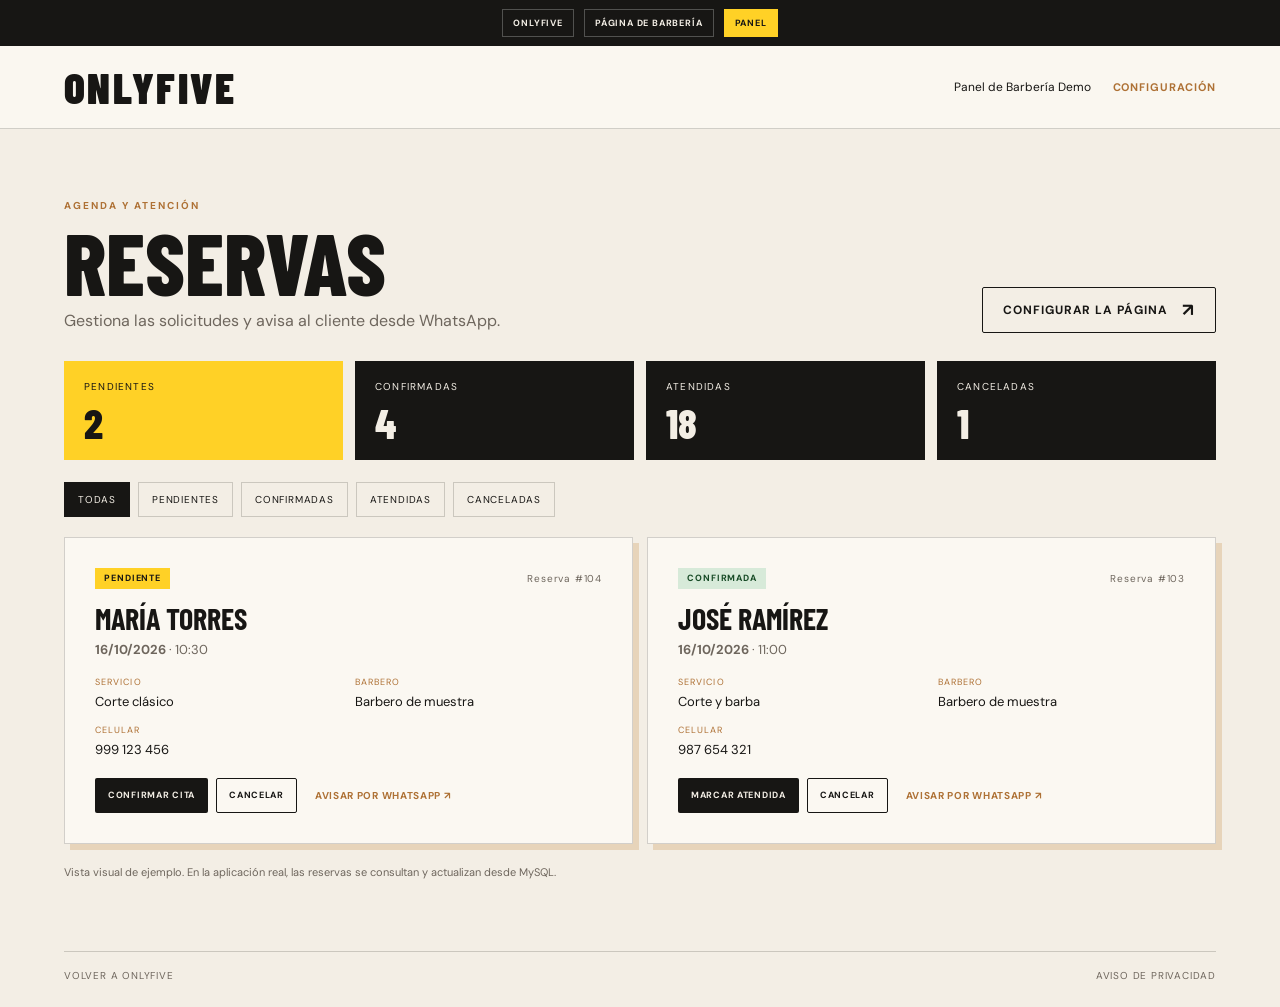
==== preview/admin.html @ 7bab80ce "Agregar vista previa web para móvil" ====
<!doctype html><html lang="es"><head><meta charset="utf-8"><meta name="viewport" content="width=device-width, initial-scale=1"><meta name="theme-color" content="#f3eee5"><title>Reservas · Administración OnlyFive</title><link rel="stylesheet" href="assets/styles.css"></head><body class="admin-page"><nav class="preview-nav" aria-label="Vistas de ejemplo"><a href="index.html">OnlyFive</a><a href="barberia.html">Página de barbería</a><a href="admin.html" aria-current="page">Panel</a></nav><header class="admin-header"><div class="wrap admin-header-inner"><a class="wordmark admin-wordmark" href="index.html">ONLYFIVE</a><div><span>Panel de Barbería Demo</span><a class="admin-link-button" href="configuracion.html">Configuración</a></div></div></header><main class="wrap admin-main"><div class="admin-title-row"><div><p class="eyebrow">Agenda y atención</p><h1>Reservas</h1><p>Gestiona las solicitudes y avisa al cliente desde WhatsApp.</p></div><a class="button button-outline" href="configuracion.html">Configurar la página <span aria-hidden="true">↗</span></a></div><section class="admin-stats"><article><span>Pendientes</span><strong>2</strong></article><article><span>Confirmadas</span><strong>4</strong></article><article><span>Atendidas</span><strong>18</strong></article><article><span>Canceladas</span><strong>1</strong></article></section><nav class="admin-filters"><a class="is-active">Todas</a><a>Pendientes</a><a>Confirmadas</a><a>Atendidas</a><a>Canceladas</a></nav><section class="admin-reservations"><article class="admin-reservation"><div class="admin-reservation-top"><span class="status-pill status-pendiente">Pendiente</span><span class="admin-reservation-code">Reserva #104</span></div><h2>María Torres</h2><p class="admin-reservation-time"><strong>16/10/2026</strong> · 10:30</p><dl><div><dt>Servicio</dt><dd>Corte clásico</dd></div><div><dt>Barbero</dt><dd>Barbero de muestra</dd></div><div><dt>Celular</dt><dd>999 123 456</dd></div></dl><div class="admin-reservation-actions"><button class="button button-dark" type="button">Confirmar cita</button><button class="button button-outline" type="button">Cancelar</button><a class="admin-whatsapp" href="#">Avisar por WhatsApp ↗</a></div></article><article class="admin-reservation"><div class="admin-reservation-top"><span class="status-pill status-confirmada">Confirmada</span><span class="admin-reservation-code">Reserva #103</span></div><h2>José Ramírez</h2><p class="admin-reservation-time"><strong>16/10/2026</strong> · 11:00</p><dl><div><dt>Servicio</dt><dd>Corte y barba</dd></div><div><dt>Barbero</dt><dd>Barbero de muestra</dd></div><div><dt>Celular</dt><dd>987 654 321</dd></div></dl><div class="admin-reservation-actions"><button class="button button-dark" type="button">Marcar atendida</button><button class="button button-outline" type="button">Cancelar</button><a class="admin-whatsapp" href="#">Avisar por WhatsApp ↗</a></div></article></section><p class="admin-footnote">Vista visual de ejemplo. En la aplicación real, las reservas se consultan y actualizan desde MySQL.</p></main><footer class="admin-footer wrap"><a href="index.html">Volver a OnlyFive</a><a href="privacidad.html">Aviso de privacidad</a></footer></body></html>
---- preview/assets/styles.css ----
@import url('https://fonts.googleapis.com/css2?family=Barlow+Condensed:wght@500;600;700;800;900&family=DM+Sans:wght@400;500;600;700&display=swap');
:root{--paper:#f3eee5;--cream:#fbf8f2;--ink:#171614;--muted:#6e665d;--tan:#d2a36c;--gold:#ae7135;--yellow:#ffd126;--line:rgba(23,22,20,.18);--display:'Barlow Condensed',Impact,'Arial Narrow',sans-serif;--body:'DM Sans',Arial,sans-serif;--gutter:clamp(18px,5vw,72px);--max:1240px}
*{box-sizing:border-box}html{scroll-behavior:smooth;scroll-padding-top:30px}body{margin:0;background:var(--paper);color:var(--ink);font:16px/1.5 var(--body);overflow-x:hidden}body:before{content:"";position:fixed;inset:0;pointer-events:none;z-index:-1;opacity:.15;background-image:radial-gradient(#8c765d .55px,transparent .55px);background-size:6px 6px}img{display:block;width:100%;height:100%;object-fit:cover}a{color:inherit}.wrap{width:min(calc(100% - var(--gutter)*2),var(--max));margin-inline:auto}.scroll-progress{height:3px;width:0;position:fixed;z-index:50;top:0;left:0;background:var(--gold);transition:width .1s linear}.site-header{padding:18px 0 0;position:relative}.nav{display:flex;align-items:center;justify-content:space-between;gap:16px}.nav-link,.shop-nav a{font:700 11px/1 var(--body);letter-spacing:.13em;text-transform:uppercase;text-decoration:none;padding:9px 0;position:relative}.nav-link:after,.shop-nav a:after{content:"";position:absolute;bottom:2px;left:0;width:100%;height:2px;background:var(--gold);transform:scaleX(0);transform-origin:left;transition:transform .28s}.nav-link:hover:after,.nav-link:focus-visible:after,.shop-nav a:hover:after{transform:scaleX(1)}.wordmark{display:block;text-align:center;text-decoration:none;font:900 clamp(50px,9vw,108px)/.78 var(--display);letter-spacing:.055em;margin:18px auto 26px;transition:letter-spacing .4s}.wordmark:hover{letter-spacing:.11em}.hero{position:relative;padding-bottom:40px}.image-frame{overflow:hidden;position:relative;background:#54463a}.hero-image{height:clamp(300px,53vw,590px);border-radius:8px 8px 80px 8px}.hero-image img{object-position:55% 47%;animation:photoReveal 1.3s cubic-bezier(.2,.7,.2,1) both}.hero-image:after{content:"";position:absolute;inset:0;background:linear-gradient(90deg,rgba(12,11,10,.55),rgba(12,11,10,.08) 70%),linear-gradient(0deg,rgba(12,11,10,.18),transparent 40%)}.burst{position:absolute;z-index:2;left:-16px;top:32px;width:108px;aspect-ratio:1;display:grid;place-content:center;text-align:center;background:var(--yellow);clip-path:polygon(50% 0%,60% 8%,72% 2%,78% 14%,91% 13%,91% 27%,100% 35%,94% 48%,100% 58%,90% 68%,93% 81%,79% 84%,72% 97%,60% 91%,50% 100%,40% 91%,27% 97%,21% 84%,8% 82%,10% 68%,0% 60%,7% 48%,0% 38%,10% 27%,7% 14%,22% 13%,29% 1%,41% 8%);font:700 12px/1.1 var(--display);text-transform:uppercase;letter-spacing:.05em;animation:floatBadge 4.8s ease-in-out infinite}.hero-copy{position:absolute;z-index:2;left:clamp(25px,7vw,92px);bottom:clamp(28px,6vw,76px);max-width:610px;color:#fff}.eyebrow{font:700 10px/1.3 var(--body);letter-spacing:.2em;text-transform:uppercase;color:var(--gold);margin:0 0 13px}.hero-copy .eyebrow{color:var(--yellow)}h1,h2,h3,p{margin-top:0}.hero h1,.section-heading h2,.process-top h2,.contact-card h2,.shop-hero h1,.booking-intro h2,.barber-copy h2{font:800 clamp(54px,9vw,112px)/.79 var(--display);letter-spacing:.005em;text-transform:uppercase;margin:0 0 18px}.hero h1 em,.contact-card h2 em,.intro-heading h2 em{font-style:normal;color:var(--yellow)}.hero-lead{max-width:440px;color:rgba(255,255,255,.87);font-size:clamp(14px,1.8vw,18px);line-height:1.55;margin-bottom:20px}.hero-actions{display:flex;align-items:center;gap:21px;flex-wrap:wrap}.button{display:inline-flex;align-items:center;justify-content:center;gap:14px;border:1px solid transparent;border-radius:2px;text-decoration:none;text-transform:uppercase;font:700 12px/1 var(--body);letter-spacing:.08em;padding:16px 20px;transition:transform .22s,background .22s,color .22s,border-color .22s;position:relative;overflow:hidden}.button span{font-size:18px;line-height:0;transition:transform .2s}.button:hover{transform:translateY(-3px)}.button:hover span{transform:translate(3px,-2px)}.button-dark{color:var(--paper);background:var(--ink)}.button-dark:hover{background:var(--gold)}.button-light{background:var(--yellow);color:var(--ink)}.button-light:hover{background:var(--paper)}.button-outline{border-color:var(--ink);color:var(--ink);background:transparent}.button-outline:hover{background:var(--ink);color:var(--paper)}.text-link{color:#fff;text-decoration:none;text-transform:uppercase;font-size:10px;font-weight:700;letter-spacing:.11em;border-bottom:1px solid rgba(255,255,255,.55);padding:8px 0}.text-link span{color:var(--yellow);margin-left:7px}.hero-index{position:absolute;right:22px;bottom:8px;font:700 9px var(--body);letter-spacing:.14em}.hero-index span{color:var(--gold);padding:0 6px}
.ticker{background:var(--ink);color:var(--paper);padding:13px 0;overflow:hidden;margin:0 0 clamp(54px,9vw,118px);transform:rotate(-1deg) scale(1.02)}.ticker-track{width:max-content;display:flex;animation:marquee 26s linear infinite}.ticker-track span{white-space:nowrap;font:700 16px/1 var(--display);letter-spacing:.2em;text-transform:uppercase;padding-right:25px}.ticker-track b{color:var(--yellow);font-weight:500;padding:0 15px}.ticker:hover .ticker-track{animation-play-state:paused}.intro{display:grid;grid-template-columns:1.1fr .9fr;grid-template-rows:auto auto;gap:0 7%;align-items:center;margin-bottom:clamp(70px,10vw,135px)}.intro-heading{grid-column:1;grid-row:1;padding:0 0 23px}.intro-heading h2{font:800 clamp(43px,7vw,84px)/.85 var(--display);text-transform:uppercase;max-width:680px;margin:0}.intro-heading h2 em{color:var(--gold)}.intro-visual{grid-column:2;grid-row:1/3;position:relative;height:clamp(320px,47vw,560px);padding:0 0 24px 22px}.intro-visual:before{content:"";position:absolute;left:0;top:24px;right:36px;bottom:0;background:var(--tan)}.intro-visual img{position:relative;z-index:1;object-position:60% center;filter:saturate(.8);transition:transform .75s}.intro-visual:hover img{transform:translate(-7px,-7px)}.visual-note{position:absolute;z-index:2;left:-22px;bottom:5px;background:var(--yellow);padding:15px 19px;font:700 20px/.95 var(--display);text-transform:uppercase;transform:rotate(-4deg)}.intro-copy{grid-column:1;grid-row:2;max-width:490px}.intro-copy p{font-size:clamp(16px,2vw,20px);line-height:1.55;color:#514a42;margin-bottom:22px}.features{padding:0 0 clamp(70px,10vw,130px)}.section-heading{display:grid;grid-template-columns:1fr auto;align-items:end;gap:12px 36px;margin-bottom:24px}.section-heading .eyebrow{grid-column:1/-1;margin:0}.section-heading h2{font-size:clamp(58px,10vw,120px);margin:0}.section-note{max-width:280px;margin:0 0 8px;color:var(--muted);font-size:14px}.feature-grid{display:grid;grid-template-columns:repeat(3,1fr);gap:10px}.feature-card{min-height:310px;background:var(--tan);padding:23px;position:relative;overflow:hidden;transition:transform .35s,box-shadow .35s,background .3s}.feature-card:nth-child(2){transform:translateY(24px)}.feature-card:hover{transform:translateY(-8px);box-shadow:0 20px 34px rgba(35,25,15,.14);background:#dcb17f}.feature-card:nth-child(2):hover{transform:translateY(12px)}.feature-card-dark{background:var(--ink);color:var(--paper)}.feature-card-dark:hover{background:#302c27}.feature-num{font:700 12px var(--body);letter-spacing:.12em}.feature-card h3{font:800 clamp(33px,5vw,54px)/.83 var(--display);text-transform:uppercase;margin:34px 0 12px}.feature-card p{max-width:260px;color:#403a33;font-size:14px;line-height:1.45;margin:0}.feature-card-dark p{color:#d1c9bd}.icon-cut,.icon-person,.icon-clock{position:absolute;right:20px;top:48px;font-size:37px;color:rgba(23,22,20,.55)}.icon-person{color:var(--yellow)}.icon-clock{font-size:46px}.feature-card:after{content:"";position:absolute;width:155px;height:155px;border:1px solid rgba(23,22,20,.25);border-radius:50%;right:-62px;bottom:-72px;box-shadow:0 0 0 12px rgba(23,22,20,.04),0 0 0 24px rgba(23,22,20,.03)}.feature-card-dark:after{border-color:rgba(255,255,255,.22)}
.process{display:grid;grid-template-columns:.85fr 1.15fr;gap:7%;padding:0 0 clamp(75px,12vw,150px);align-items:start}.process-top{position:sticky;top:40px}.process-top h2{font-size:clamp(55px,8vw,92px);margin-bottom:18px}.process-top>p:last-child{max-width:340px;color:var(--muted);font-size:15px}.process-row{display:grid;grid-template-columns:45px 1fr 1.1fr 20px;align-items:center;gap:14px;padding:22px 0;border-top:1px solid var(--line);transition:padding .25s}.process-row:last-child{border-bottom:1px solid var(--line)}.process-row:hover{padding-inline:10px;background:rgba(210,163,108,.12)}.process-row span{font:700 14px var(--body);color:var(--gold)}.process-row h3{font:700 23px/.9 var(--display);text-transform:uppercase;margin:0}.process-row p{font-size:13px;line-height:1.4;color:var(--muted);margin:0}.process-row b{font:20px var(--body);color:var(--gold);transition:transform .25s}.process-row:hover b{transform:translate(3px,-3px)}.contact{display:grid;grid-template-columns:1fr 1fr;min-height:440px;margin-bottom:clamp(50px,8vw,100px)}.contact-image{min-height:440px;overflow:hidden}.contact-image img{object-position:55% center;filter:grayscale(.45);transition:transform .8s}.contact-image:hover img{transform:scale(1.035)}.contact-card{background:var(--ink);color:var(--paper);padding:clamp(28px,5vw,65px);display:flex;flex-direction:column;align-items:flex-start;justify-content:center}.contact-card h2{font-size:clamp(52px,7.5vw,88px);margin-bottom:18px}.contact-card>p:not(.eyebrow){color:#d2c9bd;max-width:360px;font-size:14px;line-height:1.55;margin-bottom:21px}.contact-card .eyebrow{color:var(--yellow)}.footer{min-height:114px;display:flex;align-items:center;justify-content:space-between;gap:20px;padding-bottom:19px}.footer-brand{font:900 clamp(36px,6vw,63px)/.8 var(--display);letter-spacing:.04em;text-decoration:none}.footer span,.footer>a:last-child{font-size:10px;letter-spacing:.08em;text-transform:uppercase;color:var(--muted);text-decoration:none}.footer>a:last-child:hover{color:var(--gold)}.checker{height:13px;background-color:var(--ink);background-image:linear-gradient(45deg,var(--paper) 25%,transparent 25%),linear-gradient(-45deg,var(--paper) 25%,transparent 25%),linear-gradient(45deg,transparent 75%,var(--paper) 75%),linear-gradient(-45deg,transparent 75%,var(--paper) 75%);background-size:14px 14px;background-position:0 0,0 7px,7px -7px,-7px 0}
/* Página de muestra de una barbería */
.shop-header{display:flex;align-items:center;justify-content:space-between;padding-top:21px;padding-bottom:18px;border-bottom:1px solid var(--line)}.shop-logo{font:800 31px/.8 var(--display);text-transform:uppercase;text-decoration:none}.shop-logo small{display:block;font:700 8px var(--body);letter-spacing:.22em;margin-top:6px}.shop-nav{display:flex;gap:clamp(16px,3vw,40px)}.shop-nav a{font-size:9px}.shop-hero{height:clamp(430px,61vw,690px);position:relative;margin-top:21px;margin-bottom:clamp(68px,10vw,125px)}.shop-hero-photo{position:absolute;inset:0 0 0 25%;border-radius:6px 6px 75px 6px}.shop-hero-photo img{object-position:65% center;animation:photoReveal 1.2s both}.shop-hero-photo:after{content:"";position:absolute;inset:0;background:linear-gradient(90deg,rgba(15,14,12,.1),rgba(15,14,12,.56))}.shop-hero-content{position:absolute;left:0;top:50%;transform:translateY(-50%);z-index:2;background:var(--paper);padding:clamp(24px,4vw,52px);width:min(54%,570px);box-shadow:10px 12px 0 var(--tan)}.shop-hero h1{font-size:clamp(62px,10vw,126px);margin:0 0 12px}.shop-hero-content>p:not(.eyebrow){max-width:400px;color:#5c554c;font-size:15px;margin:0 0 20px}.demo-label{position:absolute;right:0;bottom:-24px;font-size:9px;letter-spacing:.15em;font-weight:700;color:var(--gold)}.shop-services{display:grid;grid-template-columns:.75fr 1.25fr;gap:8%;padding-bottom:clamp(70px,10vw,130px)}.shop-services .section-heading{display:block;align-self:start;position:sticky;top:35px}.shop-services .section-heading h2{font-size:clamp(57px,8vw,96px);margin:0 0 17px}.shop-services .section-note{font-size:13px}.service-list{border-top:1px solid var(--line)}.service-row{display:flex;justify-content:space-between;align-items:center;gap:20px;border-bottom:1px solid var(--line);padding:20px 0}.service-row span{font-size:9px;letter-spacing:.15em;color:var(--gold);font-weight:700}.service-row h3{font:700 27px/.92 var(--display);text-transform:uppercase;margin:5px 0}.service-row p{font-size:12px;color:var(--muted);margin:0}.service-row>strong{font:700 19px var(--display);white-space:nowrap}.barber-showcase{display:grid;grid-template-columns:1fr 1fr;background:var(--tan);margin-bottom:clamp(70px,10vw,125px)}.barber-photo{height:clamp(350px,48vw,550px);overflow:hidden}.barber-photo img{object-position:center 25%;filter:grayscale(1);transition:transform .8s}.barber-photo:hover img{transform:scale(1.035)}.barber-copy{padding:clamp(28px,5vw,68px);align-self:center}.barber-copy h2{font-size:clamp(55px,8vw,95px)}.barber-name{border-top:1px solid rgba(23,22,20,.25);padding:15px 0;display:flex;flex-direction:column}.barber-name strong{font:700 23px var(--display);text-transform:uppercase}.barber-name span{font-size:12px;color:#4f473e}.booking{display:grid;grid-template-columns:.8fr 1.2fr;gap:8%;padding-bottom:clamp(65px,10vw,120px)}.booking-intro h2{font-size:clamp(60px,9vw,106px)}.booking-intro>p:last-child{max-width:370px;color:var(--muted);font-size:14px}.booking-form{background:var(--cream);border:1px solid var(--line);padding:clamp(20px,4vw,40px);display:grid;gap:14px;box-shadow:10px 10px 0 rgba(210,163,108,.38)}.booking-form label{display:grid;gap:7px;font-size:10px;letter-spacing:.1em;text-transform:uppercase;font-weight:700}.booking-form input,.booking-form select{width:100%;height:45px;border:1px solid #d6cec2;background:#fffefa;color:var(--ink);padding:0 12px;font:14px var(--body);border-radius:0}.booking-form input:focus,.booking-form select:focus{outline:2px solid var(--gold);outline-offset:1px}.form-pair{display:grid;grid-template-columns:1fr 1fr;gap:13px}.booking-form button{justify-self:start;cursor:pointer;margin-top:3px}.booking-form>small{font-size:11px;color:var(--muted)}.shop-footer{border-top:1px solid var(--line);padding-top:18px}.shop-footer>.wrap{display:flex;align-items:center;justify-content:space-between;gap:15px;padding-bottom:20px}.shop-footer>.wrap>span,.shop-footer>.wrap>a:last-child{font-size:10px;color:var(--muted);text-transform:uppercase;letter-spacing:.08em;text-decoration:none}
.message-page{min-height:100svh;display:grid;place-items:center;padding:24px}.message-card{width:min(100%,620px);background:var(--cream);border:1px solid var(--line);padding:clamp(24px,6vw,58px);box-shadow:12px 12px 0 var(--tan)}.message-card .wordmark{font-size:58px;text-align:left;margin:0 0 35px}.message-card h1{font:800 clamp(42px,8vw,76px)/.88 var(--display);text-transform:uppercase;margin:0 0 14px}.message-card p{color:var(--muted);margin-bottom:22px}
.reveal{opacity:0;transform:translateY(26px);clip-path:inset(0 0 10%);transition:opacity .7s ease,transform .7s cubic-bezier(.2,.7,.2,1),clip-path .7s ease}.reveal.is-visible{opacity:1;transform:translateY(0);clip-path:inset(0)}.feature-card:nth-child(2){transition-delay:.1s}.feature-card:nth-child(3){transition-delay:.2s}.process-row:nth-child(2){transition-delay:.09s}.process-row:nth-child(3){transition-delay:.18s}
@keyframes photoReveal{from{transform:scale(1.07);filter:brightness(.7)}to{transform:scale(1);filter:brightness(1)}}@keyframes floatBadge{0%,100%{transform:rotate(-6deg) translateY(0)}50%{transform:rotate(-2deg) translateY(-9px)}}@keyframes marquee{to{transform:translateX(-50%)}}
@media(max-width:760px){:root{--gutter:18px}.wordmark{font-size:58px;margin:15px auto 18px}.hero-image{height:430px;border-radius:6px 6px 42px 6px}.hero-copy{left:24px;right:20px;bottom:38px}.hero h1{font-size:clamp(59px,14vw,86px)}.hero-index{right:4px}.burst{width:84px;left:-7px;top:20px;font-size:10px}.hero-actions{gap:13px}.button{padding:15px 16px}.ticker{margin-bottom:65px}.intro{grid-template-columns:1fr;gap:18px;margin-bottom:75px}.intro-heading,.intro-visual,.intro-copy{grid-column:1;grid-row:auto}.intro-heading h2{font-size:57px}.intro-visual{height:370px;max-width:470px;margin-left:auto;width:90%}.intro-copy{max-width:510px}.section-heading{display:block}.section-heading h2{font-size:72px;margin-bottom:10px}.section-note{max-width:440px}.feature-grid{grid-template-columns:1fr;gap:8px}.feature-card,.feature-card:nth-child(2){min-height:230px;transform:none}.feature-card:hover,.feature-card:nth-child(2):hover{transform:translateY(-5px)}.feature-card h3{font-size:48px;margin:29px 0 10px}.icon-cut,.icon-person,.icon-clock{top:34px}.process{grid-template-columns:1fr;gap:22px}.process-top{position:static}.process-top h2{font-size:66px}.process-row{grid-template-columns:35px 1fr 20px;gap:10px;padding:17px 0}.process-row p{grid-column:2;grid-row:2}.process-row b{grid-column:3;grid-row:1/3}.contact{grid-template-columns:1fr}.contact-image{min-height:290px;height:55vw}.contact-card{padding:31px 23px}.contact-card h2{font-size:68px}.footer{flex-wrap:wrap;padding:0 0 18px}.footer-brand{width:100%;font-size:57px}.footer span{flex:1}.shop-header{align-items:flex-start}.shop-logo{font-size:25px}.shop-nav{gap:13px}.shop-nav a{font-size:8px;letter-spacing:.08em}.shop-hero{height:600px}.shop-hero-photo{inset:0 0 70px 8%;border-radius:5px 5px 40px 5px}.shop-hero-content{top:auto;bottom:0;transform:none;width:86%;padding:23px;box-shadow:7px 8px 0 var(--tan)}.shop-hero h1{font-size:76px}.shop-hero-content>p:not(.eyebrow){font-size:13px}.demo-label{right:0;bottom:41px;font-size:7px}.shop-services{grid-template-columns:1fr;gap:16px}.shop-services .section-heading{position:static}.shop-services .section-heading h2{font-size:67px}.barber-showcase{grid-template-columns:1fr}.barber-photo{height:390px}.barber-copy{padding:24px}.barber-copy h2{font-size:68px}.booking{grid-template-columns:1fr;gap:18px}.booking-intro h2{font-size:75px}.shop-footer>.wrap{flex-wrap:wrap}.shop-footer>.wrap>*{flex:1 1 40%}}
@media(max-width:420px){.nav-link{font-size:9px;letter-spacing:.08em}.wordmark{font-size:49px}.hero-image{height:390px}.hero h1{font-size:57px}.hero-lead{font-size:13px}.hero-actions{align-items:flex-start;flex-direction:column}.text-link{margin-left:2px}.intro-heading h2{font-size:49px}.intro-visual{height:315px}.section-heading h2{font-size:63px}.shop-nav{gap:9px}.shop-nav a{font-size:7px}.shop-logo{font-size:22px}.shop-hero{height:535px}.shop-hero h1{font-size:65px}.form-pair{grid-template-columns:1fr 1fr;gap:8px}}
@media(prefers-reduced-motion:reduce){html{scroll-behavior:auto}*,*::before,*::after{animation-duration:.01ms!important;animation-iteration-count:1!important;transition-duration:.01ms!important}.reveal{opacity:1;transform:none;clip-path:none}}

/* Accesibilidad y gestión de la barbería */
:focus-visible{outline:3px solid var(--gold);outline-offset:3px}
.skip-link{position:fixed;z-index:100;left:12px;top:12px;padding:12px 16px;background:var(--yellow);color:var(--ink);font-weight:700;transform:translateY(-160%)}
.skip-link:focus{transform:translateY(0)}
.booking-form button:disabled{cursor:not-allowed;opacity:.52;transform:none}
.availability-status{margin:-5px 0 0;color:#514a42;font-size:12px;line-height:1.45}
.privacy-consent{grid-template-columns:20px 1fr!important;align-items:start;gap:10px!important;font-size:12px!important;letter-spacing:0!important;text-transform:none!important;line-height:1.5;font-weight:500!important}
.privacy-consent input{width:18px!important;height:18px!important;margin:1px 0 0;accent-color:var(--gold)}
.privacy-consent a,.shop-nav-link{color:var(--gold);font-weight:700}
.booking-contact-link{grid-column:2;text-align:right;color:var(--gold);font-size:12px;font-weight:700}
.shop-nav-link{font-size:11px;letter-spacing:.08em;text-transform:uppercase;text-decoration:none}
.privacy-page{min-height:100vh}
.privacy-main{padding-top:clamp(48px,9vw,100px);padding-bottom:clamp(48px,9vw,100px);max-width:900px}
.privacy-main h1{font:800 clamp(50px,9vw,104px)/.86 var(--display);text-transform:uppercase;max-width:760px;margin:0 0 18px}
.privacy-intro{max-width:650px;color:var(--muted);font-size:clamp(17px,2.5vw,22px);margin-bottom:42px}
.privacy-copy{background:var(--cream);border:1px solid var(--line);padding:clamp(22px,5vw,54px);box-shadow:10px 10px 0 var(--tan)}
.privacy-copy h2{font:700 28px/.95 var(--display);text-transform:uppercase;margin:0 0 12px}
.privacy-copy p{white-space:normal;color:#514a42;line-height:1.7;margin:0 0 28px}
.privacy-reminder{margin:35px 0 0;color:var(--muted);font-size:13px}

.admin-page{min-height:100vh;background:var(--paper)}
.admin-header{border-bottom:1px solid var(--line);background:rgba(251,248,242,.86)}
.admin-header-inner{min-height:82px;display:flex;align-items:center;justify-content:space-between;gap:18px}
.admin-header-inner>div{display:flex;align-items:center;gap:22px;font-size:12px}
.admin-wordmark{font-size:43px;margin:0;text-align:left;line-height:.9}
.admin-header-inner form{display:inline}
.admin-link-button,.admin-back-link{border:0;background:none;padding:0;color:var(--gold);font:700 11px var(--body);text-transform:uppercase;letter-spacing:.08em;text-decoration:none;cursor:pointer}
.admin-main{padding-top:clamp(35px,6vw,70px);padding-bottom:60px}
.admin-title-row{display:flex;align-items:end;justify-content:space-between;gap:24px;margin-bottom:28px}
.admin-title-row h1{font:800 clamp(56px,8vw,88px)/.84 var(--display);text-transform:uppercase;margin:0 0 10px}
.admin-title-row p:not(.eyebrow){color:var(--muted);margin:0}
.admin-stats{display:grid;grid-template-columns:repeat(4,minmax(0,1fr));gap:12px;margin-bottom:22px}
.admin-stats article{background:var(--ink);color:var(--paper);padding:18px 20px;display:flex;flex-direction:column;gap:10px}
.admin-stats article:first-child{background:var(--yellow);color:var(--ink)}
.admin-stats span{font-size:10px;text-transform:uppercase;letter-spacing:.12em}
.admin-stats strong{font:800 42px/.9 var(--display)}
.admin-filters{display:flex;gap:8px;flex-wrap:wrap;margin:20px 0}
.admin-filters a{padding:9px 13px;border:1px solid var(--line);font-size:10px;text-transform:uppercase;letter-spacing:.08em;text-decoration:none}
.admin-filters a.is-active,.admin-filters a:hover{background:var(--ink);border-color:var(--ink);color:var(--paper)}
.admin-reservations{display:grid;grid-template-columns:repeat(2,minmax(0,1fr));gap:14px}
.admin-reservation,.admin-settings-card,.admin-empty{background:var(--cream);border:1px solid var(--line);padding:clamp(20px,3vw,30px);box-shadow:6px 6px 0 rgba(210,163,108,.35)}
.admin-reservation-top{display:flex;justify-content:space-between;align-items:center;gap:10px;margin-bottom:15px}
.admin-reservation-code{font-size:10px;color:var(--muted);letter-spacing:.08em}
.status-pill{display:inline-block;padding:5px 9px;font-size:9px;line-height:1.2;font-weight:700;text-transform:uppercase;letter-spacing:.1em;background:#e8e0d4}
.status-pendiente{background:var(--yellow)}.status-confirmada{background:#d7ead9;color:#174b26}.status-cancelada{background:#f3d9d5;color:#742c23}.status-atendida{background:#dce2e8;color:#27394a}
.admin-reservation h2{font:700 30px/.95 var(--display);text-transform:uppercase;margin:0 0 8px;overflow-wrap:anywhere}
.admin-reservation-time{font-size:13px;color:var(--muted);margin:0 0 16px}
.admin-reservation dl{display:grid;grid-template-columns:repeat(2,minmax(0,1fr));gap:12px;margin:0 0 18px}
.admin-reservation dl div{min-width:0}.admin-reservation dt{font-size:9px;text-transform:uppercase;letter-spacing:.12em;color:var(--gold)}
.admin-reservation dd{font-size:13px;margin:3px 0 0;overflow-wrap:anywhere}
.admin-reservation-actions{display:flex;flex-wrap:wrap;align-items:center;gap:8px}
.admin-reservation-actions form{margin:0}.admin-reservation-actions .button{font-size:9px;padding:12px}
.admin-whatsapp{font-size:10px;font-weight:700;color:var(--gold);text-decoration:none;text-transform:uppercase;letter-spacing:.07em;padding:10px}
.admin-empty{text-align:center;padding:48px 20px}.admin-empty h2{font:700 28px var(--display);text-transform:uppercase;margin-bottom:7px}.admin-empty p{color:var(--muted);margin:0}
.admin-footnote{font-size:11px;color:var(--muted);margin-top:20px}
.admin-alert,.admin-success{padding:13px 15px;margin:0 0 18px;font-size:13px;border-left:4px solid var(--gold);background:#f3e9da}
.admin-success{border-color:#3a8049;background:#e7f0e3;color:#245b30}
.admin-footer{border-top:1px solid var(--line);padding-top:16px;padding-bottom:24px;display:flex;justify-content:space-between;gap:14px}
.admin-footer a{font-size:10px;text-transform:uppercase;letter-spacing:.08em;color:var(--muted);text-decoration:none}
.admin-footer a:hover{color:var(--gold)}
.admin-login-shell{min-height:100vh;display:grid;place-content:center;padding:28px 20px}
.admin-login-wordmark{font-size:clamp(54px,9vw,86px);margin:0 auto 25px}
.admin-login-card{width:min(100%,510px);background:var(--cream);border:1px solid var(--line);padding:clamp(24px,5vw,48px);box-shadow:11px 11px 0 var(--tan)}
.admin-login-card h1{font:800 clamp(45px,8vw,74px)/.85 var(--display);text-transform:uppercase;margin:0 0 15px}
.admin-login-card>p:not(.eyebrow){color:var(--muted);font-size:14px}
.admin-login-form{display:grid;gap:9px;margin:24px 0}
.admin-login-form label,.admin-settings-form>label,.admin-record-form>label{font-size:10px;font-weight:700;letter-spacing:.1em;text-transform:uppercase}
.admin-login-form input,.admin-settings-form input:not([type=checkbox]):not([type=file]),.admin-settings-form textarea,.admin-record-form input:not([type=checkbox]),.admin-hour-row input{width:100%;min-height:43px;border:1px solid #d6cec2;background:#fffefa;color:var(--ink);padding:10px 12px;font:14px var(--body);border-radius:0}
.admin-login-form button{justify-self:start;margin-top:8px}
.admin-setup-note{padding:12px;background:#f3e9da;border-left:4px solid var(--gold);font-size:12px!important}
.admin-setup-note code{font-size:11px}
.admin-back-link{display:inline-block;margin-top:10px}
.admin-settings-card{margin:0 0 24px;padding:clamp(20px,4vw,38px)}
.admin-section-heading{margin-bottom:22px}.admin-section-heading h2{font:700 clamp(34px,5vw,50px)/.9 var(--display);text-transform:uppercase;margin:0 0 9px}.admin-section-heading>p:last-child{font-size:13px;color:var(--muted);margin:0}
.admin-settings-form{display:grid;gap:16px}.admin-settings-form>label,.admin-record-form>label{display:grid;gap:7px}
.admin-settings-form small,.admin-hours-form>small{font-size:11px;color:var(--muted);letter-spacing:0;text-transform:none;font-weight:400}
.admin-settings-form textarea{resize:vertical;min-height:88px}
.admin-upload-grid{display:grid;grid-template-columns:1fr 1fr;gap:16px}
.admin-upload-grid label{display:grid;align-content:start;gap:8px;font-size:10px;font-weight:700;letter-spacing:.1em;text-transform:uppercase}
.admin-upload-grid input[type=file]{width:100%;font:12px var(--body)}
.admin-image-preview{width:min(100%,310px);height:160px;object-fit:cover;border:1px solid var(--line)}
.admin-record-form{display:grid;grid-template-columns:1.1fr 1.5fr .8fr .8fr auto auto;align-items:end;gap:11px;padding:17px 0;border-top:1px solid var(--line)}
.admin-record-form input:not([type=checkbox]){min-width:0}.admin-record-form .button{font-size:9px;padding:13px;white-space:nowrap}
.admin-checkbox{display:flex!important;align-items:center;gap:8px;white-space:nowrap}
.admin-checkbox input{width:18px;height:18px;accent-color:var(--gold)}
.admin-add-details{padding:14px 0;border-top:1px solid var(--line)}
.admin-add-details summary{cursor:pointer;color:var(--gold);font-weight:700;font-size:11px;text-transform:uppercase;letter-spacing:.08em}
.admin-add-details .admin-record-form{border-top:0}
.admin-barber-settings{padding:16px 0 23px;border-top:1px solid var(--line)}
.admin-barber-settings>.admin-record-form{grid-template-columns:1fr 1fr auto auto}
.admin-hours-form{background:#f3eee5;padding:18px;margin-top:12px}
.admin-hours-form h3{font:700 23px var(--display);text-transform:uppercase;margin:0 0 12px}
.admin-hour-row{display:grid;grid-template-columns:1fr 1fr 1fr;align-items:center;gap:12px;padding:8px 0;border-top:1px solid var(--line)}
.admin-hour-row strong{font-size:11px}.admin-hour-row label{display:grid;grid-template-columns:auto 1fr;align-items:center;gap:8px;font-size:9px;text-transform:uppercase;letter-spacing:.05em}
.admin-hour-row input{min-height:36px;padding:6px 8px}.admin-hours-form>small{display:block;margin:12px 0}
@media(max-width:800px){
  .admin-title-row{align-items:flex-start;flex-direction:column}.admin-stats{grid-template-columns:repeat(2,minmax(0,1fr))}
  .admin-reservations{grid-template-columns:1fr}.admin-record-form{grid-template-columns:repeat(2,minmax(0,1fr))}
  .admin-record-form .button{justify-self:start}.admin-barber-settings>.admin-record-form{grid-template-columns:1fr 1fr}
}
@media(max-width:560px){
  .admin-header-inner{align-items:flex-start;padding-top:14px;padding-bottom:14px}.admin-header-inner>div{align-items:flex-end;flex-direction:column;gap:8px;text-align:right;font-size:10px}
  .admin-wordmark{font-size:34px}.admin-stats{gap:7px}.admin-stats article{padding:14px}.admin-reservation dl{grid-template-columns:1fr 1fr}
  .admin-upload-grid{grid-template-columns:1fr}.admin-record-form,.admin-barber-settings>.admin-record-form{grid-template-columns:1fr}
  .admin-hour-row{grid-template-columns:1fr 1fr;gap:8px}.admin-hour-row strong{grid-column:1/-1}.admin-hour-row label{grid-template-columns:1fr;gap:4px}
  .admin-footer{flex-direction:column}.booking-contact-link{grid-column:1;text-align:left}
}

.preview-nav{position:sticky;top:0;z-index:60;display:flex;justify-content:center;gap:10px;flex-wrap:wrap;padding:9px 12px;background:var(--ink);color:var(--paper)}.preview-nav a{padding:7px 10px;color:inherit;text-decoration:none;font:700 9px var(--body);letter-spacing:.09em;text-transform:uppercase;border:1px solid rgba(255,255,255,.25)}.preview-nav a[aria-current=page],.preview-nav a:hover{background:var(--yellow);border-color:var(--yellow);color:var(--ink)}
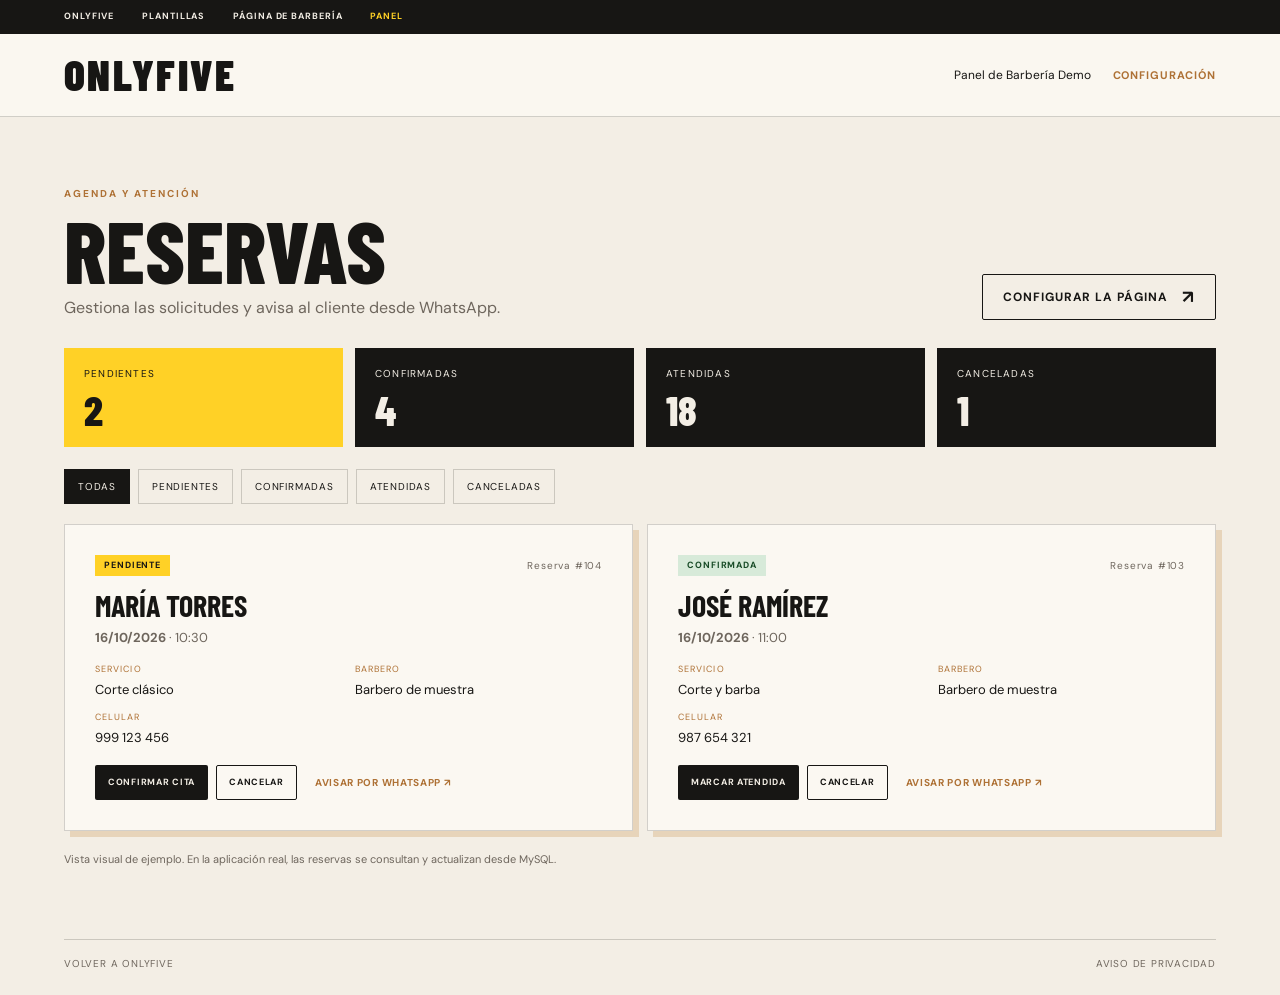
==== commit 9154a581: "Agregar galería de plantillas y mejoras de reservas" ====
--- a/preview/admin.html
+++ b/preview/admin.html
@@ -1 +1 @@
-<!doctype html><html lang="es"><head><meta charset="utf-8"><meta name="viewport" content="width=device-width, initial-scale=1"><meta name="theme-color" content="#f3eee5"><title>Reservas · Administración OnlyFive</title><link rel="stylesheet" href="assets/styles.css"></head><body class="admin-page"><nav class="preview-nav" aria-label="Vistas de ejemplo"><a href="index.html">OnlyFive</a><a href="barberia.html">Página de barbería</a><a href="admin.html" aria-current="page">Panel</a></nav><header class="admin-header"><div class="wrap admin-header-inner"><a class="wordmark admin-wordmark" href="index.html">ONLYFIVE</a><div><span>Panel de Barbería Demo</span><a class="admin-link-button" href="configuracion.html">Configuración</a></div></div></header><main class="wrap admin-main"><div class="admin-title-row"><div><p class="eyebrow">Agenda y atención</p><h1>Reservas</h1><p>Gestiona las solicitudes y avisa al cliente desde WhatsApp.</p></div><a class="button button-outline" href="configuracion.html">Configurar la página <span aria-hidden="true">↗</span></a></div><section class="admin-stats"><article><span>Pendientes</span><strong>2</strong></article><article><span>Confirmadas</span><strong>4</strong></article><article><span>Atendidas</span><strong>18</strong></article><article><span>Canceladas</span><strong>1</strong></article></section><nav class="admin-filters"><a class="is-active">Todas</a><a>Pendientes</a><a>Confirmadas</a><a>Atendidas</a><a>Canceladas</a></nav><section class="admin-reservations"><article class="admin-reservation"><div class="admin-reservation-top"><span class="status-pill status-pendiente">Pendiente</span><span class="admin-reservation-code">Reserva #104</span></div><h2>María Torres</h2><p class="admin-reservation-time"><strong>16/10/2026</strong> · 10:30</p><dl><div><dt>Servicio</dt><dd>Corte clásico</dd></div><div><dt>Barbero</dt><dd>Barbero de muestra</dd></div><div><dt>Celular</dt><dd>999 123 456</dd></div></dl><div class="admin-reservation-actions"><button class="button button-dark" type="button">Confirmar cita</button><button class="button button-outline" type="button">Cancelar</button><a class="admin-whatsapp" href="#">Avisar por WhatsApp ↗</a></div></article><article class="admin-reservation"><div class="admin-reservation-top"><span class="status-pill status-confirmada">Confirmada</span><span class="admin-reservation-code">Reserva #103</span></div><h2>José Ramírez</h2><p class="admin-reservation-time"><strong>16/10/2026</strong> · 11:00</p><dl><div><dt>Servicio</dt><dd>Corte y barba</dd></div><div><dt>Barbero</dt><dd>Barbero de muestra</dd></div><div><dt>Celular</dt><dd>987 654 321</dd></div></dl><div class="admin-reservation-actions"><button class="button button-dark" type="button">Marcar atendida</button><button class="button button-outline" type="button">Cancelar</button><a class="admin-whatsapp" href="#">Avisar por WhatsApp ↗</a></div></article></section><p class="admin-footnote">Vista visual de ejemplo. En la aplicación real, las reservas se consultan y actualizan desde MySQL.</p></main><footer class="admin-footer wrap"><a href="index.html">Volver a OnlyFive</a><a href="privacidad.html">Aviso de privacidad</a></footer></body></html>+<!doctype html><html lang="es"><head><meta charset="utf-8"><meta name="viewport" content="width=device-width, initial-scale=1"><meta name="theme-color" content="#f3eee5"><title>Reservas · Administración OnlyFive</title><link rel="stylesheet" href="assets/styles.css"></head><body class="admin-page"><nav class="preview-nav" aria-label="Vistas de ejemplo"><a href="index.html">OnlyFive</a><a href="plantillas.html">Plantillas</a><a href="barberia.html">Página de barbería</a><a href="admin.html" aria-current="page">Panel</a></nav><header class="admin-header"><div class="wrap admin-header-inner"><a class="wordmark admin-wordmark" href="index.html">ONLYFIVE</a><div><span>Panel de Barbería Demo</span><a class="admin-link-button" href="configuracion.html">Configuración</a></div></div></header><main class="wrap admin-main"><div class="admin-title-row"><div><p class="eyebrow">Agenda y atención</p><h1>Reservas</h1><p>Gestiona las solicitudes y avisa al cliente desde WhatsApp.</p></div><a class="button button-outline" href="configuracion.html">Configurar la página <span aria-hidden="true">↗</span></a></div><section class="admin-stats"><article><span>Pendientes</span><strong>2</strong></article><article><span>Confirmadas</span><strong>4</strong></article><article><span>Atendidas</span><strong>18</strong></article><article><span>Canceladas</span><strong>1</strong></article></section><nav class="admin-filters"><a class="is-active">Todas</a><a>Pendientes</a><a>Confirmadas</a><a>Atendidas</a><a>Canceladas</a></nav><section class="admin-reservations"><article class="admin-reservation"><div class="admin-reservation-top"><span class="status-pill status-pendiente">Pendiente</span><span class="admin-reservation-code">Reserva #104</span></div><h2>María Torres</h2><p class="admin-reservation-time"><strong>16/10/2026</strong> · 10:30</p><dl><div><dt>Servicio</dt><dd>Corte clásico</dd></div><div><dt>Barbero</dt><dd>Barbero de muestra</dd></div><div><dt>Celular</dt><dd>999 123 456</dd></div></dl><div class="admin-reservation-actions"><button class="button button-dark" type="button">Confirmar cita</button><button class="button button-outline" type="button">Cancelar</button><a class="admin-whatsapp" href="#">Avisar por WhatsApp ↗</a></div></article><article class="admin-reservation"><div class="admin-reservation-top"><span class="status-pill status-confirmada">Confirmada</span><span class="admin-reservation-code">Reserva #103</span></div><h2>José Ramírez</h2><p class="admin-reservation-time"><strong>16/10/2026</strong> · 11:00</p><dl><div><dt>Servicio</dt><dd>Corte y barba</dd></div><div><dt>Barbero</dt><dd>Barbero de muestra</dd></div><div><dt>Celular</dt><dd>987 654 321</dd></div></dl><div class="admin-reservation-actions"><button class="button button-dark" type="button">Marcar atendida</button><button class="button button-outline" type="button">Cancelar</button><a class="admin-whatsapp" href="#">Avisar por WhatsApp ↗</a></div></article></section><p class="admin-footnote">Vista visual de ejemplo. En la aplicación real, las reservas se consultan y actualizan desde MySQL.</p></main><footer class="admin-footer wrap"><a href="index.html">Volver a OnlyFive</a><a href="privacidad.html">Aviso de privacidad</a></footer></body></html>
--- a/preview/assets/styles.css
+++ b/preview/assets/styles.css
@@ -107,6 +107,53 @@
 .admin-hour-row{display:grid;grid-template-columns:1fr 1fr 1fr;align-items:center;gap:12px;padding:8px 0;border-top:1px solid var(--line)}
 .admin-hour-row strong{font-size:11px}.admin-hour-row label{display:grid;grid-template-columns:auto 1fr;align-items:center;gap:8px;font-size:9px;text-transform:uppercase;letter-spacing:.05em}
 .admin-hour-row input{min-height:36px;padding:6px 8px}.admin-hours-form>small{display:block;margin:12px 0}
+
+/* Galería de plantillas */
+.templates-intro{padding:clamp(45px,8vw,94px) 0 35px;max-width:1240px}
+.templates-intro h1{font:800 clamp(66px,11vw,132px)/.78 var(--display);letter-spacing:.005em;text-transform:uppercase;margin:0 0 20px}
+.templates-intro h1 em,.templates-contact h2 em{color:var(--gold);font-style:normal}
+.templates-intro>p:last-child{max-width:540px;color:var(--muted);font-size:clamp(15px,2vw,18px);margin:0}
+.templates-grid{display:grid;grid-template-columns:repeat(3,minmax(0,1fr));gap:20px;padding-bottom:clamp(65px,9vw,115px)}
+.template-card{min-width:0;background:var(--cream);border:1px solid var(--line);box-shadow:7px 8px 0 rgba(210,163,108,.32);display:flex;flex-direction:column;overflow:hidden}
+.template-card-preview{position:relative;isolation:isolate;aspect-ratio:1.12;min-height:245px;overflow:hidden;color:#fff;background:#493322}
+.template-card-preview>img{position:absolute;z-index:-2;inset:0;opacity:.72;transition:transform .5s ease;object-position:center 44%}
+.template-card-preview:after{content:"";position:absolute;z-index:-1;inset:0;background:linear-gradient(90deg,rgba(16,14,12,.76),rgba(16,14,12,.18) 90%),linear-gradient(0deg,rgba(16,14,12,.44),transparent 60%)}
+.template-card:hover .template-card-preview>img{transform:scale(1.04)}
+.template-preview-top{position:absolute;inset:16px 16px auto;display:flex;justify-content:space-between;gap:8px;font-size:8px;font-weight:700;letter-spacing:.1em}
+.template-preview-copy{position:absolute;left:22px;right:22px;bottom:21px;display:grid;justify-items:start;gap:9px}
+.template-preview-copy>span{font-size:9px;font-weight:700;letter-spacing:.17em;text-transform:uppercase;color:var(--yellow)}
+.template-preview-copy strong{max-width:270px;font:800 clamp(38px,4vw,56px)/.82 var(--display);text-transform:uppercase}
+.template-preview-copy i{margin-top:4px;padding:9px 11px;border:1px solid rgba(255,255,255,.7);font-size:8px;font-style:normal;font-weight:700;letter-spacing:.1em}
+.template-preview-number{position:absolute;right:15px;top:42px;color:rgba(255,255,255,.82);font:700 10px var(--body);letter-spacing:.12em}
+.template-preview-urban{background:#181817}
+.template-preview-urban:after{background:linear-gradient(90deg,rgba(10,10,10,.87),rgba(10,10,10,.2) 95%),linear-gradient(0deg,rgba(10,10,10,.58),transparent 65%)}
+.template-preview-urban .template-preview-copy>span{color:#ffd126}
+.template-preview-urban>img{filter:grayscale(.55) contrast(1.1)}
+.template-preview-minimal{background:#324739;color:#fff}
+.template-preview-minimal:after{background:linear-gradient(90deg,rgba(25,43,30,.82),rgba(25,43,30,.12) 95%),linear-gradient(0deg,rgba(25,43,30,.45),transparent 60%)}
+.template-preview-minimal .template-preview-copy>span{color:#e5efb3}
+.template-card-body{display:flex;flex:1;flex-direction:column;align-items:flex-start;padding:22px;gap:12px}
+.template-card-heading{width:100%;display:flex;align-items:baseline;justify-content:space-between;gap:12px}
+.template-card-heading>span{color:var(--gold);font-size:9px;font-weight:700;letter-spacing:.12em;white-space:nowrap}
+.template-card-heading h2{margin:0;font:700 34px/.9 var(--display);text-transform:uppercase}
+.template-card-body>p{min-height:58px;margin:0;color:var(--muted);font-size:13px;line-height:1.55}
+.template-card-body .button{width:100%;margin-top:auto;font-size:10px}
+.templates-contact{padding:0 0 clamp(65px,9vw,110px);text-align:center}
+.templates-contact h2{font:800 clamp(54px,8vw,92px)/.8 var(--display);text-transform:uppercase;margin:0 0 24px}
+.templates-contact .eyebrow{margin-bottom:12px}
+.shop-page.template-urbana{--paper:#171819;--cream:#242628;--ink:#f4f0e8;--muted:#c2bcb2;--tan:#d4ac33;--gold:#e5b91d;--yellow:#ffd126;--line:rgba(255,255,255,.2)}
+.shop-page.template-urbana .shop-hero-photo{border-radius:0}
+.shop-page.template-urbana .shop-hero-photo img{filter:grayscale(.55) contrast(1.08)}
+.shop-page.template-urbana .shop-hero-content{box-shadow:10px 12px 0 #d5aa1c}
+.shop-page.template-minimal{--paper:#edf2ec;--cream:#fff;--ink:#1c2b21;--muted:#657367;--tan:#c7d7c9;--gold:#41684e;--yellow:#dce98e;--line:rgba(28,43,33,.2)}
+.shop-page.template-minimal .shop-hero-photo{border-radius:0 0 55px 0}
+.shop-page.template-minimal .shop-hero-content{box-shadow:9px 10px 0 #c5d7c7}
+.preview-nav{position:sticky;top:0;z-index:60;display:flex;align-items:center;gap:clamp(12px,3vw,28px);overflow-x:auto;white-space:nowrap;padding:10px max(var(--gutter),calc((100% - var(--max))/2));background:var(--ink);color:var(--paper);scrollbar-width:none}
+.preview-nav::-webkit-scrollbar{display:none}
+.preview-nav a{flex:0 0 auto;font-size:9px;font-weight:700;letter-spacing:.1em;text-transform:uppercase;text-decoration:none;color:inherit}
+.preview-nav a:hover,.preview-nav a[aria-current="page"]{color:var(--yellow)}
+@media(max-width:900px){.templates-grid{grid-template-columns:repeat(2,minmax(0,1fr))}}
+@media(max-width:560px){.templates-intro{padding-top:42px}.templates-intro h1{font-size:clamp(61px,18vw,88px)}.templates-grid{grid-template-columns:1fr;gap:18px;padding-bottom:66px}.template-card-preview{aspect-ratio:1.28;min-height:250px}.template-card-body{padding:19px}.template-card-heading h2{font-size:31px}.template-card-body>p{min-height:0}.templates-contact h2{font-size:66px}}
 @media(max-width:800px){
   .admin-title-row{align-items:flex-start;flex-direction:column}.admin-stats{grid-template-columns:repeat(2,minmax(0,1fr))}
   .admin-reservations{grid-template-columns:1fr}.admin-record-form{grid-template-columns:repeat(2,minmax(0,1fr))}
@@ -119,5 +166,3 @@
   .admin-hour-row{grid-template-columns:1fr 1fr;gap:8px}.admin-hour-row strong{grid-column:1/-1}.admin-hour-row label{grid-template-columns:1fr;gap:4px}
   .admin-footer{flex-direction:column}.booking-contact-link{grid-column:1;text-align:left}
 }
-
-.preview-nav{position:sticky;top:0;z-index:60;display:flex;justify-content:center;gap:10px;flex-wrap:wrap;padding:9px 12px;background:var(--ink);color:var(--paper)}.preview-nav a{padding:7px 10px;color:inherit;text-decoration:none;font:700 9px var(--body);letter-spacing:.09em;text-transform:uppercase;border:1px solid rgba(255,255,255,.25)}.preview-nav a[aria-current=page],.preview-nav a:hover{background:var(--yellow);border-color:var(--yellow);color:var(--ink)}
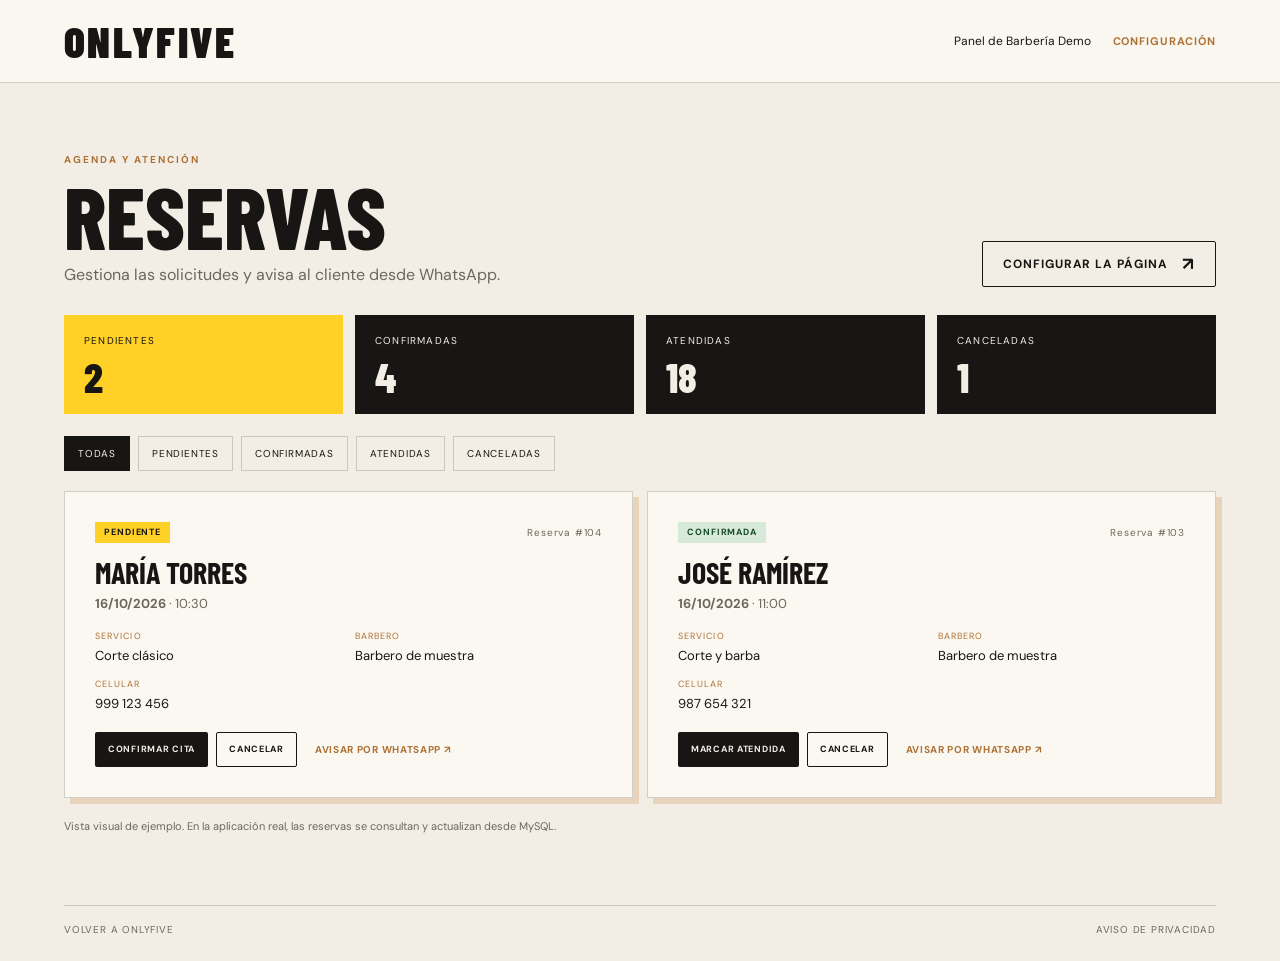
==== commit 7bc6dede: "Eliminar navegación auxiliar duplicada" ====
--- a/preview/admin.html
+++ b/preview/admin.html
@@ -1 +1 @@
-<!doctype html><html lang="es"><head><meta charset="utf-8"><meta name="viewport" content="width=device-width, initial-scale=1"><meta name="theme-color" content="#f3eee5"><title>Reservas · Administración OnlyFive</title><link rel="stylesheet" href="assets/styles.css"></head><body class="admin-page"><nav class="preview-nav" aria-label="Vistas de ejemplo"><a href="index.html">OnlyFive</a><a href="plantillas.html">Plantillas</a><a href="barberia.html">Página de barbería</a><a href="admin.html" aria-current="page">Panel</a></nav><header class="admin-header"><div class="wrap admin-header-inner"><a class="wordmark admin-wordmark" href="index.html">ONLYFIVE</a><div><span>Panel de Barbería Demo</span><a class="admin-link-button" href="configuracion.html">Configuración</a></div></div></header><main class="wrap admin-main"><div class="admin-title-row"><div><p class="eyebrow">Agenda y atención</p><h1>Reservas</h1><p>Gestiona las solicitudes y avisa al cliente desde WhatsApp.</p></div><a class="button button-outline" href="configuracion.html">Configurar la página <span aria-hidden="true">↗</span></a></div><section class="admin-stats"><article><span>Pendientes</span><strong>2</strong></article><article><span>Confirmadas</span><strong>4</strong></article><article><span>Atendidas</span><strong>18</strong></article><article><span>Canceladas</span><strong>1</strong></article></section><nav class="admin-filters"><a class="is-active">Todas</a><a>Pendientes</a><a>Confirmadas</a><a>Atendidas</a><a>Canceladas</a></nav><section class="admin-reservations"><article class="admin-reservation"><div class="admin-reservation-top"><span class="status-pill status-pendiente">Pendiente</span><span class="admin-reservation-code">Reserva #104</span></div><h2>María Torres</h2><p class="admin-reservation-time"><strong>16/10/2026</strong> · 10:30</p><dl><div><dt>Servicio</dt><dd>Corte clásico</dd></div><div><dt>Barbero</dt><dd>Barbero de muestra</dd></div><div><dt>Celular</dt><dd>999 123 456</dd></div></dl><div class="admin-reservation-actions"><button class="button button-dark" type="button">Confirmar cita</button><button class="button button-outline" type="button">Cancelar</button><a class="admin-whatsapp" href="#">Avisar por WhatsApp ↗</a></div></article><article class="admin-reservation"><div class="admin-reservation-top"><span class="status-pill status-confirmada">Confirmada</span><span class="admin-reservation-code">Reserva #103</span></div><h2>José Ramírez</h2><p class="admin-reservation-time"><strong>16/10/2026</strong> · 11:00</p><dl><div><dt>Servicio</dt><dd>Corte y barba</dd></div><div><dt>Barbero</dt><dd>Barbero de muestra</dd></div><div><dt>Celular</dt><dd>987 654 321</dd></div></dl><div class="admin-reservation-actions"><button class="button button-dark" type="button">Marcar atendida</button><button class="button button-outline" type="button">Cancelar</button><a class="admin-whatsapp" href="#">Avisar por WhatsApp ↗</a></div></article></section><p class="admin-footnote">Vista visual de ejemplo. En la aplicación real, las reservas se consultan y actualizan desde MySQL.</p></main><footer class="admin-footer wrap"><a href="index.html">Volver a OnlyFive</a><a href="privacidad.html">Aviso de privacidad</a></footer></body></html>+<!doctype html><html lang="es"><head><meta charset="utf-8"><meta name="viewport" content="width=device-width, initial-scale=1"><meta name="theme-color" content="#f3eee5"><title>Reservas · Administración OnlyFive</title><link rel="stylesheet" href="assets/styles.css"></head><body class="admin-page"><header class="admin-header"><div class="wrap admin-header-inner"><a class="wordmark admin-wordmark" href="index.html">ONLYFIVE</a><div><span>Panel de Barbería Demo</span><a class="admin-link-button" href="configuracion.html">Configuración</a></div></div></header><main class="wrap admin-main"><div class="admin-title-row"><div><p class="eyebrow">Agenda y atención</p><h1>Reservas</h1><p>Gestiona las solicitudes y avisa al cliente desde WhatsApp.</p></div><a class="button button-outline" href="configuracion.html">Configurar la página <span aria-hidden="true">↗</span></a></div><section class="admin-stats"><article><span>Pendientes</span><strong>2</strong></article><article><span>Confirmadas</span><strong>4</strong></article><article><span>Atendidas</span><strong>18</strong></article><article><span>Canceladas</span><strong>1</strong></article></section><nav class="admin-filters"><a class="is-active">Todas</a><a>Pendientes</a><a>Confirmadas</a><a>Atendidas</a><a>Canceladas</a></nav><section class="admin-reservations"><article class="admin-reservation"><div class="admin-reservation-top"><span class="status-pill status-pendiente">Pendiente</span><span class="admin-reservation-code">Reserva #104</span></div><h2>María Torres</h2><p class="admin-reservation-time"><strong>16/10/2026</strong> · 10:30</p><dl><div><dt>Servicio</dt><dd>Corte clásico</dd></div><div><dt>Barbero</dt><dd>Barbero de muestra</dd></div><div><dt>Celular</dt><dd>999 123 456</dd></div></dl><div class="admin-reservation-actions"><button class="button button-dark" type="button">Confirmar cita</button><button class="button button-outline" type="button">Cancelar</button><a class="admin-whatsapp" href="#">Avisar por WhatsApp ↗</a></div></article><article class="admin-reservation"><div class="admin-reservation-top"><span class="status-pill status-confirmada">Confirmada</span><span class="admin-reservation-code">Reserva #103</span></div><h2>José Ramírez</h2><p class="admin-reservation-time"><strong>16/10/2026</strong> · 11:00</p><dl><div><dt>Servicio</dt><dd>Corte y barba</dd></div><div><dt>Barbero</dt><dd>Barbero de muestra</dd></div><div><dt>Celular</dt><dd>987 654 321</dd></div></dl><div class="admin-reservation-actions"><button class="button button-dark" type="button">Marcar atendida</button><button class="button button-outline" type="button">Cancelar</button><a class="admin-whatsapp" href="#">Avisar por WhatsApp ↗</a></div></article></section><p class="admin-footnote">Vista visual de ejemplo. En la aplicación real, las reservas se consultan y actualizan desde MySQL.</p></main><footer class="admin-footer wrap"><a href="index.html">Volver a OnlyFive</a><a href="privacidad.html">Aviso de privacidad</a></footer></body></html>
--- a/preview/assets/styles.css
+++ b/preview/assets/styles.css
@@ -148,10 +148,6 @@
 .shop-page.template-minimal{--paper:#edf2ec;--cream:#fff;--ink:#1c2b21;--muted:#657367;--tan:#c7d7c9;--gold:#41684e;--yellow:#dce98e;--line:rgba(28,43,33,.2)}
 .shop-page.template-minimal .shop-hero-photo{border-radius:0 0 55px 0}
 .shop-page.template-minimal .shop-hero-content{box-shadow:9px 10px 0 #c5d7c7}
-.preview-nav{position:sticky;top:0;z-index:60;display:flex;align-items:center;gap:clamp(12px,3vw,28px);overflow-x:auto;white-space:nowrap;padding:10px max(var(--gutter),calc((100% - var(--max))/2));background:var(--ink);color:var(--paper);scrollbar-width:none}
-.preview-nav::-webkit-scrollbar{display:none}
-.preview-nav a{flex:0 0 auto;font-size:9px;font-weight:700;letter-spacing:.1em;text-transform:uppercase;text-decoration:none;color:inherit}
-.preview-nav a:hover,.preview-nav a[aria-current="page"]{color:var(--yellow)}
 @media(max-width:900px){.templates-grid{grid-template-columns:repeat(2,minmax(0,1fr))}}
 @media(max-width:560px){.templates-intro{padding-top:42px}.templates-intro h1{font-size:clamp(61px,18vw,88px)}.templates-grid{grid-template-columns:1fr;gap:18px;padding-bottom:66px}.template-card-preview{aspect-ratio:1.28;min-height:250px}.template-card-body{padding:19px}.template-card-heading h2{font-size:31px}.template-card-body>p{min-height:0}.templates-contact h2{font-size:66px}}
 @media(max-width:800px){
@@ -166,3 +162,104 @@
   .admin-hour-row{grid-template-columns:1fr 1fr;gap:8px}.admin-hour-row strong{grid-column:1/-1}.admin-hour-row label{grid-template-columns:1fr;gap:4px}
   .admin-footer{flex-direction:column}.booking-contact-link{grid-column:1;text-align:left}
 }
+
+/* Contenido de venta y preguntas frecuentes */
+picture{display:block;width:100%;height:100%}
+.packages{padding:0 0 clamp(70px,10vw,130px)}
+.packages-heading{display:grid;grid-template-columns:1fr auto;align-items:end;gap:12px 36px;margin-bottom:24px}
+.packages-heading .eyebrow{grid-column:1/-1;margin:0}
+.packages-heading h2,.faq-heading h2{font:800 clamp(56px,9vw,106px)/.8 var(--display);text-transform:uppercase;margin:0}
+.packages-heading>p:last-child{max-width:290px;margin:0 0 8px;color:var(--muted);font-size:14px}
+.package-grid{display:grid;grid-template-columns:repeat(3,minmax(0,1fr));gap:12px;align-items:stretch}
+.package-card{min-width:0;display:flex;flex-direction:column;align-items:flex-start;gap:13px;min-height:385px;padding:clamp(20px,3vw,32px);border:1px solid var(--line);background:var(--cream);box-shadow:6px 7px 0 rgba(210,163,108,.28)}
+.package-card:nth-child(2){background:var(--ink);color:var(--paper)}
+.package-card:nth-child(3){background:#e4d4bf}
+.package-card .eyebrow{margin:0;color:var(--gold)}
+.package-card:nth-child(2) .eyebrow{color:var(--yellow)}
+.package-card h3{font:800 clamp(35px,5vw,54px)/.86 var(--display);text-transform:uppercase;margin:0}
+.package-card>p:not(.eyebrow){margin:0;color:var(--muted);font-size:13px;line-height:1.55}
+.package-card:nth-child(2)>p:not(.eyebrow){color:#d2c9bd}
+.package-card ul{display:grid;gap:9px;padding:0;margin:2px 0 0;list-style:none}
+.package-card li{position:relative;padding-left:19px;font-size:12px;line-height:1.4}
+.package-card li:before{content:"✳";position:absolute;left:0;top:0;color:var(--gold)}
+.package-card:nth-child(2) li:before{color:var(--yellow)}
+.package-price{margin-top:auto;padding-top:8px;font-size:10px;font-weight:700;letter-spacing:.1em;text-transform:uppercase;color:var(--gold)}
+.package-card:nth-child(2) .package-price{color:var(--yellow)}
+.package-card .button{width:100%;font-size:10px}
+.package-card:nth-child(2) .button{background:var(--yellow);color:var(--ink)}
+.faq{display:grid;grid-template-columns:.8fr 1.2fr;gap:8%;padding:0 0 clamp(75px,11vw,145px)}
+.faq-heading{align-self:start;position:sticky;top:35px}
+.faq-heading h2{font-size:clamp(56px,8vw,92px)}
+.faq-list{border-top:1px solid var(--line)}
+.faq-item{border-bottom:1px solid var(--line)}
+.faq-item summary{display:flex;align-items:center;justify-content:space-between;gap:20px;list-style:none;cursor:pointer;padding:20px 0;font:700 23px/.96 var(--display);text-transform:uppercase}
+.faq-item summary::-webkit-details-marker{display:none}
+.faq-item summary span{flex:0 0 auto;color:var(--gold);font:400 22px var(--body);transition:transform .2s}
+.faq-item[open] summary span{transform:rotate(45deg)}
+.faq-item>p{max-width:650px;margin:0;padding:0 36px 20px 0;color:var(--muted);font-size:14px;line-height:1.65}
+
+/* Vistas diferenciadas para cada plantilla */
+.template-feature-list{display:flex;flex-wrap:wrap;gap:7px;padding:0;margin:0;list-style:none}
+.template-feature-list li{padding:6px 8px;border:1px solid var(--line);font-size:9px;font-weight:700;letter-spacing:.07em;text-transform:uppercase}
+.template-preview-urban{background:#181817;color:#fff}
+.template-preview-urban:after{background:linear-gradient(90deg,#181817 0%,#181817 42%,rgba(24,24,23,.1) 100%),linear-gradient(0deg,rgba(10,10,10,.4),transparent 60%)}
+.template-preview-urban>img{left:43%;width:57%;height:100%;opacity:.9;object-position:64% center;filter:grayscale(.7) contrast(1.15)}
+.urban-preview-header,.minimal-preview-header{position:absolute;left:7%;right:7%;top:8%;display:flex;justify-content:space-between;align-items:center;font-size:8px;font-weight:700;letter-spacing:.14em}
+.urban-preview-header{border-bottom:1px solid rgba(255,255,255,.35);padding-bottom:9px}
+.urban-preview-copy{position:absolute;left:7%;top:34%;width:61%;display:grid;justify-items:start;gap:10px}
+.urban-preview-copy>span{font-size:8px;font-weight:700;letter-spacing:.18em;text-transform:uppercase;color:var(--yellow)}
+.urban-preview-copy strong{font:900 clamp(37px,4.5vw,59px)/.79 var(--display);text-transform:uppercase}
+.urban-preview-copy i{margin-top:3px;padding:9px 10px;background:var(--yellow);color:var(--ink);font-size:7px;font-style:normal;font-weight:700;letter-spacing:.09em}
+.urban-preview-stamp{position:absolute;right:5%;bottom:8%;display:grid;place-content:center;width:62px;aspect-ratio:1;border:1px solid var(--yellow);border-radius:50%;color:var(--yellow);text-align:center;font:700 8px/1.2 var(--body);letter-spacing:.1em;transform:rotate(9deg)}
+.template-preview-minimal{background:#eef2ec;color:#1d3024}
+.template-preview-minimal:after{left:9%;right:auto;top:25%;bottom:16%;width:26%;border-radius:50%;background:#dbe5d9;box-shadow:0 0 0 10px rgba(65,104,78,.05)}
+.template-preview-minimal>img{left:auto;right:8%;top:23%;width:35%;height:64%;border-radius:48% 48% 4px 4px;opacity:1;object-position:center 28%;filter:none}
+.minimal-preview-header{padding-bottom:10px;border-bottom:1px solid rgba(28,43,33,.22)}
+.minimal-preview-header span:first-child{font:700 12px/.86 var(--display);letter-spacing:.09em}
+.minimal-preview-header span:last-child{font-size:7px}
+.minimal-preview-copy{position:absolute;left:8%;right:44%;top:43%;display:grid;justify-items:start;gap:10px}
+.minimal-preview-copy>span{font-size:8px;font-weight:700;letter-spacing:.14em;text-transform:uppercase;color:#41684e}
+.minimal-preview-copy strong{font:700 clamp(30px,3.4vw,43px)/.84 var(--display);text-transform:uppercase}
+.minimal-preview-copy i{font-size:7px;font-style:normal;font-weight:700;letter-spacing:.08em;border-bottom:1px solid #41684e;padding-bottom:5px}
+.minimal-preview-note{position:absolute;left:8%;bottom:7%;font-size:8px;letter-spacing:.04em;color:#657367}
+.shop-page.template-urbana .shop-hero-photo{inset:0 0 0 36%;border-radius:0;clip-path:polygon(15% 0,100% 0,100% 100%,0 100%)}
+.shop-page.template-urbana .shop-hero-photo:after{background:linear-gradient(90deg,rgba(15,15,15,.16),rgba(15,15,15,.6))}
+.shop-page.template-urbana .shop-hero-content{background:#242628;color:#f4f0e8;border-left:4px solid var(--yellow)}
+.shop-page.template-urbana .shop-hero-content>p:not(.eyebrow){color:#c2bcb2}
+.shop-page.template-urbana .shop-hero-content .eyebrow{color:var(--yellow)}
+.shop-page.template-urbana .shop-services .section-heading h2,.shop-page.template-urbana .service-row>strong{color:#f4f0e8}
+.shop-page.template-urbana .service-row{border-color:rgba(255,255,255,.22)}
+.shop-page.template-urbana .barber-showcase{background:#242628;color:#f4f0e8}
+.shop-page.template-urbana .barber-name{border-color:rgba(255,255,255,.2)}
+.shop-page.template-urbana .barber-name span,.shop-page.template-urbana .barber-name small{color:#c2bcb2}
+.shop-page.template-minimal .shop-hero-photo{inset:0 0 0 37%;border-radius:170px 0 170px 0}
+.shop-page.template-minimal .shop-hero-content{border-radius:28px 28px 0 28px;box-shadow:0 16px 38px rgba(28,43,33,.12)}
+.shop-page.template-minimal .barber-showcase{border-radius:26px;overflow:hidden}
+.shop-page.template-minimal .barber-photo img{filter:none}
+.shop-page.template-minimal .service-row{padding:20px 16px;background:rgba(255,255,255,.52)}
+@media(max-width:760px){
+  .nav{flex-wrap:wrap;justify-content:center;column-gap:clamp(12px,4vw,24px);row-gap:2px}
+  .nav-link{font-size:9px;padding:7px 0}
+  .packages-heading{display:block}
+  .packages-heading h2{font-size:70px;margin-bottom:12px}
+  .packages-heading>p:last-child{max-width:480px}
+  .package-grid{grid-template-columns:1fr;gap:10px}
+  .package-card{min-height:0;padding:23px}
+  .package-card h3{font-size:45px}
+  .package-card .button{margin-top:4px}
+  .faq{grid-template-columns:1fr;gap:20px}
+  .faq-heading{position:static}
+  .faq-heading h2{font-size:70px}
+  .faq-item summary{font-size:21px}
+  .shop-page.template-urbana .shop-hero-photo{inset:0 0 70px 8%;clip-path:none}
+  .shop-page.template-minimal .shop-hero-photo{inset:0 0 70px 8%;border-radius:100px 0 100px 0}
+}
+@media(max-width:560px){
+  .template-feature-list li{font-size:8px}
+  .template-preview-urban>img{left:40%;width:60%}
+  .urban-preview-copy{top:36%;width:64%}
+  .urban-preview-copy strong{font-size:clamp(38px,12vw,54px)}
+  .minimal-preview-copy{right:44%;top:43%}
+  .minimal-preview-copy strong{font-size:clamp(31px,9vw,40px)}
+  .urban-preview-stamp{width:54px;font-size:7px}
+}
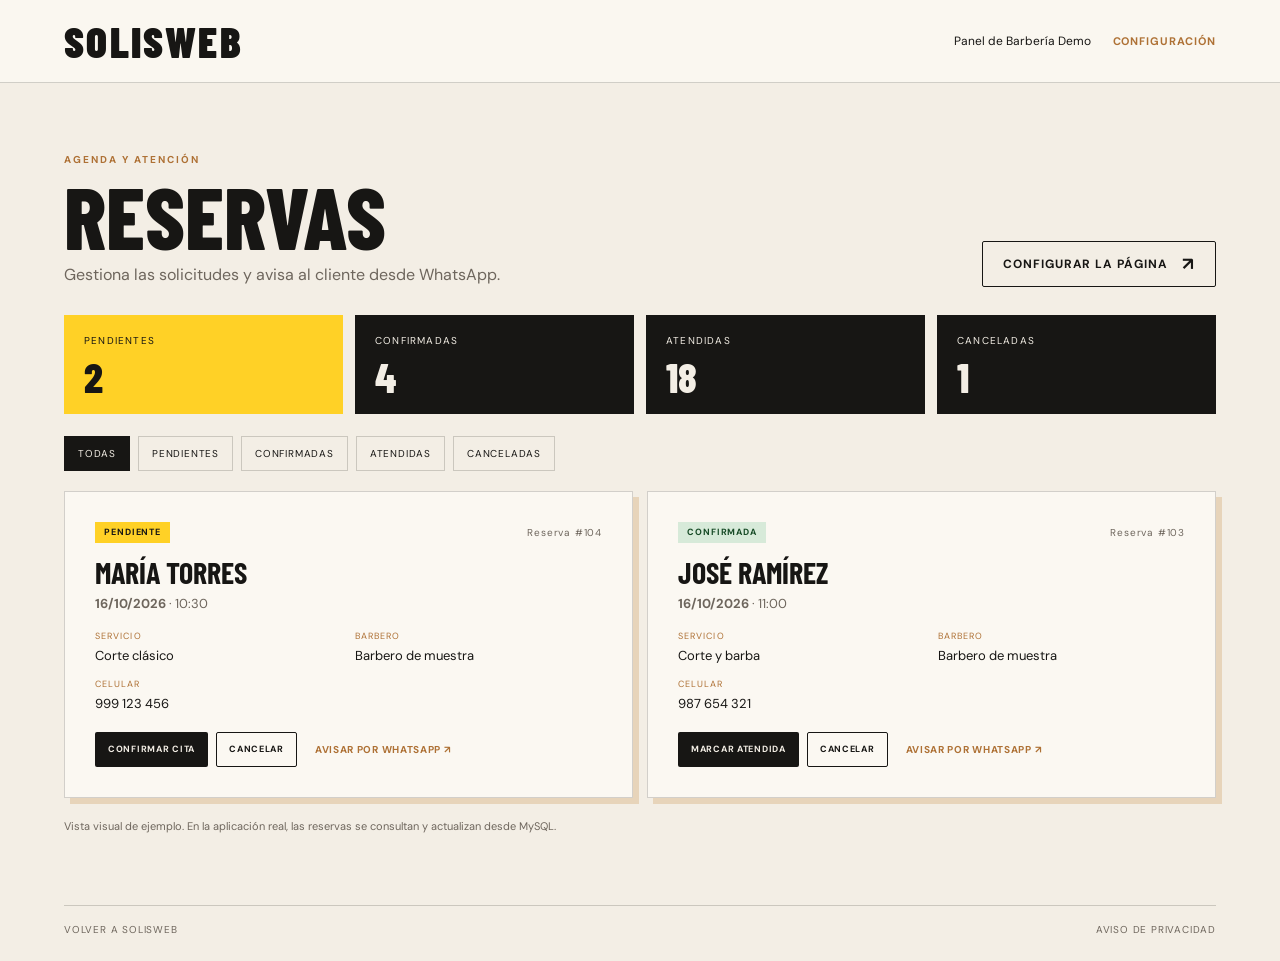
==== commit 91593b11: "Cambiar marca del sitio a Solisweb" ====
--- a/preview/admin.html
+++ b/preview/admin.html
@@ -1 +1 @@
-<!doctype html><html lang="es"><head><meta charset="utf-8"><meta name="viewport" content="width=device-width, initial-scale=1"><meta name="theme-color" content="#f3eee5"><title>Reservas · Administración OnlyFive</title><link rel="stylesheet" href="assets/styles.css"></head><body class="admin-page"><header class="admin-header"><div class="wrap admin-header-inner"><a class="wordmark admin-wordmark" href="index.html">ONLYFIVE</a><div><span>Panel de Barbería Demo</span><a class="admin-link-button" href="configuracion.html">Configuración</a></div></div></header><main class="wrap admin-main"><div class="admin-title-row"><div><p class="eyebrow">Agenda y atención</p><h1>Reservas</h1><p>Gestiona las solicitudes y avisa al cliente desde WhatsApp.</p></div><a class="button button-outline" href="configuracion.html">Configurar la página <span aria-hidden="true">↗</span></a></div><section class="admin-stats"><article><span>Pendientes</span><strong>2</strong></article><article><span>Confirmadas</span><strong>4</strong></article><article><span>Atendidas</span><strong>18</strong></article><article><span>Canceladas</span><strong>1</strong></article></section><nav class="admin-filters"><a class="is-active">Todas</a><a>Pendientes</a><a>Confirmadas</a><a>Atendidas</a><a>Canceladas</a></nav><section class="admin-reservations"><article class="admin-reservation"><div class="admin-reservation-top"><span class="status-pill status-pendiente">Pendiente</span><span class="admin-reservation-code">Reserva #104</span></div><h2>María Torres</h2><p class="admin-reservation-time"><strong>16/10/2026</strong> · 10:30</p><dl><div><dt>Servicio</dt><dd>Corte clásico</dd></div><div><dt>Barbero</dt><dd>Barbero de muestra</dd></div><div><dt>Celular</dt><dd>999 123 456</dd></div></dl><div class="admin-reservation-actions"><button class="button button-dark" type="button">Confirmar cita</button><button class="button button-outline" type="button">Cancelar</button><a class="admin-whatsapp" href="#">Avisar por WhatsApp ↗</a></div></article><article class="admin-reservation"><div class="admin-reservation-top"><span class="status-pill status-confirmada">Confirmada</span><span class="admin-reservation-code">Reserva #103</span></div><h2>José Ramírez</h2><p class="admin-reservation-time"><strong>16/10/2026</strong> · 11:00</p><dl><div><dt>Servicio</dt><dd>Corte y barba</dd></div><div><dt>Barbero</dt><dd>Barbero de muestra</dd></div><div><dt>Celular</dt><dd>987 654 321</dd></div></dl><div class="admin-reservation-actions"><button class="button button-dark" type="button">Marcar atendida</button><button class="button button-outline" type="button">Cancelar</button><a class="admin-whatsapp" href="#">Avisar por WhatsApp ↗</a></div></article></section><p class="admin-footnote">Vista visual de ejemplo. En la aplicación real, las reservas se consultan y actualizan desde MySQL.</p></main><footer class="admin-footer wrap"><a href="index.html">Volver a OnlyFive</a><a href="privacidad.html">Aviso de privacidad</a></footer></body></html>+<!doctype html><html lang="es"><head><meta charset="utf-8"><meta name="viewport" content="width=device-width, initial-scale=1"><meta name="theme-color" content="#f3eee5"><title>Reservas · Administración Solisweb</title><link rel="stylesheet" href="assets/styles.css"></head><body class="admin-page"><header class="admin-header"><div class="wrap admin-header-inner"><a class="wordmark admin-wordmark" href="index.html">SOLISWEB</a><div><span>Panel de Barbería Demo</span><a class="admin-link-button" href="configuracion.html">Configuración</a></div></div></header><main class="wrap admin-main"><div class="admin-title-row"><div><p class="eyebrow">Agenda y atención</p><h1>Reservas</h1><p>Gestiona las solicitudes y avisa al cliente desde WhatsApp.</p></div><a class="button button-outline" href="configuracion.html">Configurar la página <span aria-hidden="true">↗</span></a></div><section class="admin-stats"><article><span>Pendientes</span><strong>2</strong></article><article><span>Confirmadas</span><strong>4</strong></article><article><span>Atendidas</span><strong>18</strong></article><article><span>Canceladas</span><strong>1</strong></article></section><nav class="admin-filters"><a class="is-active">Todas</a><a>Pendientes</a><a>Confirmadas</a><a>Atendidas</a><a>Canceladas</a></nav><section class="admin-reservations"><article class="admin-reservation"><div class="admin-reservation-top"><span class="status-pill status-pendiente">Pendiente</span><span class="admin-reservation-code">Reserva #104</span></div><h2>María Torres</h2><p class="admin-reservation-time"><strong>16/10/2026</strong> · 10:30</p><dl><div><dt>Servicio</dt><dd>Corte clásico</dd></div><div><dt>Barbero</dt><dd>Barbero de muestra</dd></div><div><dt>Celular</dt><dd>999 123 456</dd></div></dl><div class="admin-reservation-actions"><button class="button button-dark" type="button">Confirmar cita</button><button class="button button-outline" type="button">Cancelar</button><a class="admin-whatsapp" href="#">Avisar por WhatsApp ↗</a></div></article><article class="admin-reservation"><div class="admin-reservation-top"><span class="status-pill status-confirmada">Confirmada</span><span class="admin-reservation-code">Reserva #103</span></div><h2>José Ramírez</h2><p class="admin-reservation-time"><strong>16/10/2026</strong> · 11:00</p><dl><div><dt>Servicio</dt><dd>Corte y barba</dd></div><div><dt>Barbero</dt><dd>Barbero de muestra</dd></div><div><dt>Celular</dt><dd>987 654 321</dd></div></dl><div class="admin-reservation-actions"><button class="button button-dark" type="button">Marcar atendida</button><button class="button button-outline" type="button">Cancelar</button><a class="admin-whatsapp" href="#">Avisar por WhatsApp ↗</a></div></article></section><p class="admin-footnote">Vista visual de ejemplo. En la aplicación real, las reservas se consultan y actualizan desde MySQL.</p></main><footer class="admin-footer wrap"><a href="index.html">Volver a Solisweb</a><a href="privacidad.html">Aviso de privacidad</a></footer></body></html>
--- a/preview/assets/styles.css
+++ b/preview/assets/styles.css
@@ -9,7 +9,7 @@
 .reveal{opacity:0;transform:translateY(26px);clip-path:inset(0 0 10%);transition:opacity .7s ease,transform .7s cubic-bezier(.2,.7,.2,1),clip-path .7s ease}.reveal.is-visible{opacity:1;transform:translateY(0);clip-path:inset(0)}.feature-card:nth-child(2){transition-delay:.1s}.feature-card:nth-child(3){transition-delay:.2s}.process-row:nth-child(2){transition-delay:.09s}.process-row:nth-child(3){transition-delay:.18s}
 @keyframes photoReveal{from{transform:scale(1.07);filter:brightness(.7)}to{transform:scale(1);filter:brightness(1)}}@keyframes floatBadge{0%,100%{transform:rotate(-6deg) translateY(0)}50%{transform:rotate(-2deg) translateY(-9px)}}@keyframes marquee{to{transform:translateX(-50%)}}
 @media(max-width:760px){:root{--gutter:18px}.wordmark{font-size:58px;margin:15px auto 18px}.hero-image{height:430px;border-radius:6px 6px 42px 6px}.hero-copy{left:24px;right:20px;bottom:38px}.hero h1{font-size:clamp(59px,14vw,86px)}.hero-index{right:4px}.burst{width:84px;left:-7px;top:20px;font-size:10px}.hero-actions{gap:13px}.button{padding:15px 16px}.ticker{margin-bottom:65px}.intro{grid-template-columns:1fr;gap:18px;margin-bottom:75px}.intro-heading,.intro-visual,.intro-copy{grid-column:1;grid-row:auto}.intro-heading h2{font-size:57px}.intro-visual{height:370px;max-width:470px;margin-left:auto;width:90%}.intro-copy{max-width:510px}.section-heading{display:block}.section-heading h2{font-size:72px;margin-bottom:10px}.section-note{max-width:440px}.feature-grid{grid-template-columns:1fr;gap:8px}.feature-card,.feature-card:nth-child(2){min-height:230px;transform:none}.feature-card:hover,.feature-card:nth-child(2):hover{transform:translateY(-5px)}.feature-card h3{font-size:48px;margin:29px 0 10px}.icon-cut,.icon-person,.icon-clock{top:34px}.process{grid-template-columns:1fr;gap:22px}.process-top{position:static}.process-top h2{font-size:66px}.process-row{grid-template-columns:35px 1fr 20px;gap:10px;padding:17px 0}.process-row p{grid-column:2;grid-row:2}.process-row b{grid-column:3;grid-row:1/3}.contact{grid-template-columns:1fr}.contact-image{min-height:290px;height:55vw}.contact-card{padding:31px 23px}.contact-card h2{font-size:68px}.footer{flex-wrap:wrap;padding:0 0 18px}.footer-brand{width:100%;font-size:57px}.footer span{flex:1}.shop-header{align-items:flex-start}.shop-logo{font-size:25px}.shop-nav{gap:13px}.shop-nav a{font-size:8px;letter-spacing:.08em}.shop-hero{height:600px}.shop-hero-photo{inset:0 0 70px 8%;border-radius:5px 5px 40px 5px}.shop-hero-content{top:auto;bottom:0;transform:none;width:86%;padding:23px;box-shadow:7px 8px 0 var(--tan)}.shop-hero h1{font-size:76px}.shop-hero-content>p:not(.eyebrow){font-size:13px}.demo-label{right:0;bottom:41px;font-size:7px}.shop-services{grid-template-columns:1fr;gap:16px}.shop-services .section-heading{position:static}.shop-services .section-heading h2{font-size:67px}.barber-showcase{grid-template-columns:1fr}.barber-photo{height:390px}.barber-copy{padding:24px}.barber-copy h2{font-size:68px}.booking{grid-template-columns:1fr;gap:18px}.booking-intro h2{font-size:75px}.shop-footer>.wrap{flex-wrap:wrap}.shop-footer>.wrap>*{flex:1 1 40%}}
-@media(max-width:420px){.nav-link{font-size:9px;letter-spacing:.08em}.wordmark{font-size:49px}.hero-image{height:390px}.hero h1{font-size:57px}.hero-lead{font-size:13px}.hero-actions{align-items:flex-start;flex-direction:column}.text-link{margin-left:2px}.intro-heading h2{font-size:49px}.intro-visual{height:315px}.section-heading h2{font-size:63px}.shop-nav{gap:9px}.shop-nav a{font-size:7px}.shop-logo{font-size:22px}.shop-hero{height:535px}.shop-hero h1{font-size:65px}.form-pair{grid-template-columns:1fr 1fr;gap:8px}}
+@media(max-width:420px){.nav-link{font-size:9px;letter-spacing:.08em}.wordmark{font-size:49px}.hero-image{height:390px}.hero h1{font-size:57px}.hero-lead{font-size:13px}.hero-actions{align-items:flex-start;flex-direction:column}.text-link{margin-left:2px}.intro-heading h2{font-size:49px}.intro-visual{height:315px}.section-heading h2{font-size:63px}.shop-nav{gap:9px}.shop-nav a{font-size:7px}.shop-logo{font-size:22px}.shop-hero{height:535px}.shop-hero h1{font-size:65px}.form-pair{grid-template-columns:1fr;gap:12px}}
 @media(prefers-reduced-motion:reduce){html{scroll-behavior:auto}*,*::before,*::after{animation-duration:.01ms!important;animation-iteration-count:1!important;transition-duration:.01ms!important}.reveal{opacity:1;transform:none;clip-path:none}}
 
 /* Accesibilidad y gestión de la barbería */
@@ -198,6 +198,54 @@
 .faq-item[open] summary span{transform:rotate(45deg)}
 .faq-item>p{max-width:650px;margin:0;padding:0 36px 20px 0;color:var(--muted);font-size:14px;line-height:1.65}
 
+/* Página de contacto */
+.contact-page-intro{padding:clamp(48px,9vw,100px) 0 38px}
+.contact-page-intro h1{max-width:950px;font:800 clamp(62px,11vw,128px)/.78 var(--display);letter-spacing:.005em;text-transform:uppercase;margin:0 0 22px}
+.contact-page-intro h1 em{font-style:normal;color:var(--gold)}
+.contact-page-intro>p:last-child{max-width:580px;color:var(--muted);font-size:clamp(15px,2vw,18px);margin:0}
+.contact-page-grid{display:grid;grid-template-columns:1fr .8fr;gap:18px;padding-bottom:clamp(75px,10vw,130px)}
+.contact-page-card{padding:clamp(25px,5vw,52px);border:1px solid var(--line);background:var(--cream);box-shadow:7px 8px 0 rgba(210,163,108,.28)}
+.contact-page-card-dark{display:flex;flex-direction:column;align-items:flex-start;justify-content:center;min-height:300px;background:var(--ink);color:var(--paper)}
+.contact-page-card-dark .eyebrow{color:var(--yellow)}
+.contact-page-card h2{font:800 clamp(39px,6vw,65px)/.84 var(--display);text-transform:uppercase;margin:0 0 14px}
+.contact-page-card>p:not(.eyebrow){max-width:490px;color:var(--muted);font-size:14px;line-height:1.6;margin:0 0 22px}
+.contact-page-card-dark>p:not(.eyebrow){color:#d2c9bd}
+.contact-page-card ul{display:grid;gap:12px;padding:0;margin:0;list-style:none}
+.contact-page-card li{position:relative;padding-left:20px;color:#514a42;font-size:13px;line-height:1.5}
+.contact-page-card li:before{content:"✳";position:absolute;left:0;top:0;color:var(--gold)}
+.contact-page-back{padding:0 0 clamp(68px,9vw,110px);text-align:center}
+.contact-page-back>p{color:var(--muted);font-size:14px;margin:0 0 16px}
+@media(max-width:760px){.contact-page-grid{grid-template-columns:1fr;gap:12px}.contact-page-card-dark{min-height:260px}}
+@media(max-width:560px){.contact-page-intro{padding-top:42px}.contact-page-intro h1{font-size:clamp(59px,16vw,88px)}.contact-page-card{padding:24px}.contact-page-card h2{font-size:45px}}
+
+/* Ficha con muestra incrustada de cada plantilla */
+.template-detail-intro{padding:clamp(34px,6vw,68px) 0 58px}
+.template-back-link{display:inline-block;color:var(--muted);font-size:11px;font-weight:700;letter-spacing:.08em;text-decoration:none;text-transform:uppercase}
+.template-back-link:hover{color:var(--gold)}
+.template-detail-grid{display:grid;grid-template-columns:1.15fr .85fr;align-items:end;gap:clamp(24px,6vw,80px);margin-top:28px}
+.template-detail-copy h1{font:800 clamp(70px,12vw,140px)/.78 var(--display);letter-spacing:.005em;text-transform:uppercase;margin:0 0 22px}
+.template-detail-lead{max-width:650px;margin:0;color:var(--muted);font-size:clamp(17px,2.2vw,22px);line-height:1.5}
+.template-detail-summary{padding:clamp(24px,4vw,40px);background:var(--ink);color:var(--paper)}
+.template-detail-summary .eyebrow{color:var(--yellow)}
+.template-detail-summary h2{font:700 clamp(32px,5vw,49px)/.88 var(--display);text-transform:uppercase;margin:0 0 22px}
+.template-detail-summary .template-feature-list li{border-color:rgba(255,255,255,.3)}
+.template-demo{padding-bottom:clamp(65px,10vw,125px)}
+.template-demo-heading{display:flex;align-items:end;justify-content:space-between;gap:25px;margin:0 0 24px}
+.template-demo-heading h2{font:800 clamp(53px,8vw,88px)/.8 var(--display);text-transform:uppercase;margin:0}
+.template-demo-heading>p{max-width:310px;margin:0 0 6px;color:var(--muted);font-size:13px;line-height:1.55}
+.template-demo-shell{overflow:hidden;border:1px solid var(--line);background:var(--paper);box-shadow:8px 9px 0 rgba(210,163,108,.32)}
+.template-demo-label{display:flex;justify-content:space-between;gap:12px;padding:11px 16px;background:var(--ink);color:var(--paper);font-size:9px;font-weight:700;letter-spacing:.12em}
+.template-demo-frame{display:block;width:100%;height:1500px;border:0;background:var(--paper)}
+.template-detail-contact{display:flex;align-items:center;justify-content:space-between;gap:24px;padding:0 0 clamp(65px,9vw,110px)}
+.template-detail-contact h2{font:800 clamp(47px,7vw,78px)/.8 var(--display);text-transform:uppercase;margin:0}
+.template-detail-contact h2 em{color:var(--gold);font-style:normal}
+.booking-preview-note{align-self:start;padding:clamp(24px,4vw,40px);border:1px solid var(--line);background:var(--cream);box-shadow:6px 7px 0 rgba(210,163,108,.24)}
+.booking-preview-note .eyebrow{margin-bottom:12px}
+.booking-preview-note h3{font:700 32px/.9 var(--display);text-transform:uppercase;margin:0 0 12px}
+.booking-preview-note>p:last-child{max-width:390px;margin:0;color:var(--muted);font-size:13px;line-height:1.55}
+@media(max-width:760px){.template-detail-grid{grid-template-columns:1fr;gap:24px}.template-demo-heading{display:block}.template-demo-heading>p{margin-top:15px;max-width:500px}.template-detail-contact{align-items:flex-start;flex-direction:column}.template-demo-frame{height:1700px}}
+@media(max-width:560px){.template-detail-intro{padding-top:34px}.template-detail-copy h1{font-size:clamp(56px,17vw,91px)}.template-detail-summary{padding:24px}.template-demo-heading h2{font-size:62px}.template-demo-label{font-size:8px}.template-detail-contact h2{font-size:56px}}
+
 /* Vistas diferenciadas para cada plantilla */
 .template-feature-list{display:flex;flex-wrap:wrap;gap:7px;padding:0;margin:0;list-style:none}
 .template-feature-list li{padding:6px 8px;border:1px solid var(--line);font-size:9px;font-weight:700;letter-spacing:.07em;text-transform:uppercase}
@@ -259,7 +307,463 @@
   .template-preview-urban>img{left:40%;width:60%}
   .urban-preview-copy{top:36%;width:64%}
   .urban-preview-copy strong{font-size:clamp(38px,12vw,54px)}
-  .minimal-preview-copy{right:44%;top:43%}
-  .minimal-preview-copy strong{font-size:clamp(31px,9vw,40px)}
-  .urban-preview-stamp{width:54px;font-size:7px}
-}
+  .urban-preview-stamp{top:40%;bottom:auto;width:54px;font-size:7px}
+  .minimal-preview-copy{right:40%;top:40%}
+  .minimal-preview-copy strong{font-size:clamp(25px,8vw,38px)}
+}
+
+/* Composición de inicio y galería */
+.site-header:has(.brand-lockup){padding:0;background:rgba(251,248,242,.94);border-bottom:1px solid var(--line)}
+.site-header:has(.brand-lockup) .brand-nav{min-height:82px;display:grid;grid-template-columns:minmax(190px,1fr) auto auto;align-items:center;gap:clamp(16px,3vw,42px)}
+.brand-lockup{display:inline-flex;align-items:center;gap:10px;min-width:0;text-decoration:none;color:var(--ink)}
+.brand-symbol{display:grid;place-items:center;width:42px;height:42px;border:1px solid var(--ink);border-radius:50%;font:27px/1 var(--body);transform:rotate(-12deg)}
+.brand-lockup>span:last-child{display:grid;gap:3px}
+.brand-lockup strong{font:800 19px/.95 var(--display);letter-spacing:.055em}
+.brand-lockup small{font-size:9px;line-height:1.1;letter-spacing:.05em;color:var(--muted)}
+.nav-menu{display:flex;align-items:center;justify-content:center;gap:clamp(15px,2.5vw,34px)}
+.nav-menu .nav-link{padding:10px 0;color:var(--ink);font-size:10px;letter-spacing:.09em}
+.nav-menu .nav-link[aria-current=page]:after{transform:scaleX(1)}
+.nav-cta{white-space:nowrap;padding:13px 15px;font-size:9px}
+.home-page .site-header:has(.brand-lockup) .brand-nav,.gallery-page .site-header:has(.brand-lockup) .brand-nav{max-width:var(--max)}
+.home-hero{display:grid;grid-template-columns:minmax(0,1fr) minmax(0,1.05fr);align-items:center;gap:clamp(28px,5vw,72px);padding-top:clamp(38px,6vw,76px);padding-bottom:clamp(46px,7vw,90px)}
+.home-hero-copy{padding:10px 0;max-width:580px}
+.home-hero-copy>.eyebrow,.gallery-hero-copy>.eyebrow{font-size:11px}
+.home-hero h1{font:800 clamp(65px,8.6vw,112px)/.84 var(--display);letter-spacing:-.025em;text-transform:uppercase;margin:0 0 22px}
+.home-hero h1 em,.gallery-hero h1 em,.home-benefits .compact-heading h2 em,.home-contact h2 em{font-style:normal;color:var(--gold)}
+.home-hero-lead{max-width:470px;color:#514a42;font-size:clamp(16px,1.7vw,19px);line-height:1.55;margin:0 0 24px}
+.home-hero .hero-actions{gap:10px}
+.home-hero .button{font-size:10px;padding:15px 17px}
+.home-hero-note{display:flex;align-items:center;gap:8px;margin:22px 0 0;color:var(--muted);font-size:11px}
+.home-hero-note span{color:var(--gold);font-size:16px}
+.home-hero-visual{height:clamp(350px,42vw,540px);position:relative;isolation:isolate;border-radius:4px 70px 4px 4px;overflow:visible;background:var(--tan)}
+.home-hero-visual:before{content:"";position:absolute;z-index:-1;inset:18px -18px -18px 18px;background:var(--tan)}
+.home-hero-visual picture,.home-hero-visual img{height:100%;border-radius:inherit;overflow:hidden}
+.home-hero-visual:after{content:"";position:absolute;inset:0;border-radius:inherit;background:linear-gradient(0deg,rgba(20,17,14,.38),transparent 38%);pointer-events:none}
+.home-hero-stamp{position:absolute;z-index:2;top:22px;left:-18px;display:grid;place-content:center;width:105px;aspect-ratio:1;background:var(--yellow);border-radius:50%;text-align:center;font:700 17px/.92 var(--display);text-transform:uppercase;transform:rotate(-9deg)}
+.home-hero-caption{position:absolute;z-index:2;right:18px;bottom:16px;max-width:230px;color:#fff;text-align:right;font-size:10px;line-height:1.4;text-transform:uppercase;letter-spacing:.1em}
+.section-band{background:#ebe4da}
+.home-offerings,.home-templates,.gallery-includes{padding:clamp(42px,6vw,70px) 0 clamp(48px,7vw,80px)}
+.compact-heading{margin-bottom:24px}
+.compact-heading>.eyebrow{margin-bottom:7px}
+.compact-heading h2{font:800 clamp(37px,5.2vw,61px)/.9 var(--display);letter-spacing:-.015em;text-transform:uppercase;margin:0 0 9px}
+.compact-heading>p:last-child{max-width:650px;color:var(--muted);font-size:13px;line-height:1.55;margin:0}
+.home-offerings .compact-heading{text-align:center;margin-bottom:25px}
+.home-offerings .compact-heading>p:last-child{margin-inline:auto}
+.offering-grid{display:grid;grid-template-columns:repeat(3,minmax(0,1fr));gap:13px}
+.offering-card{display:flex;align-items:center;gap:16px;min-height:112px;padding:19px;background:var(--cream);border:1px solid rgba(23,22,20,.1);box-shadow:4px 5px 0 rgba(23,22,20,.04)}
+.offering-icon{display:grid;place-items:center;flex:0 0 58px;width:58px;height:58px;background:var(--paper);border:1px solid var(--line);font-size:29px;color:var(--gold)}
+.offering-card h3,.include-card h3{font:700 23px/.95 var(--display);text-transform:uppercase;margin:0 0 7px}
+.offering-card p,.include-card p{color:var(--muted);font-size:11px;line-height:1.45;margin:0}
+.home-benefits{padding-top:clamp(54px,7vw,88px);padding-bottom:clamp(58px,8vw,100px)}
+.home-benefits .compact-heading{text-align:center}
+.home-benefits .compact-heading>p:last-child{margin-inline:auto}
+.benefit-grid{display:grid;grid-template-columns:repeat(4,minmax(0,1fr));gap:12px}
+.benefit-card{min-height:158px;padding:20px;background:var(--cream);border:1px solid var(--line);text-align:center}
+.benefit-card>span{display:inline-grid;place-items:center;width:39px;height:39px;margin-bottom:12px;background:var(--ink);color:var(--yellow);font-size:19px;border-radius:50%}
+.benefit-card h3{font:700 21px/.95 var(--display);text-transform:uppercase;margin:0 0 7px}
+.benefit-card p{max-width:230px;margin:0 auto;color:var(--muted);font-size:11px;line-height:1.45}
+.section-row-heading{display:flex;align-items:end;justify-content:space-between;gap:22px;margin-bottom:25px}
+.section-row-heading .compact-heading{margin:0}
+.section-row-heading>.button{white-space:nowrap;margin-bottom:2px}
+.home-template-grid{display:grid;grid-template-columns:repeat(3,minmax(0,1fr));gap:15px}
+.home-template-card{min-width:0;background:var(--cream);border:1px solid var(--line);box-shadow:5px 6px 0 rgba(210,163,108,.25);overflow:hidden}
+.home-template-visual{position:relative;isolation:isolate;display:flex;flex-direction:column;align-items:flex-start;justify-content:flex-end;gap:8px;aspect-ratio:1.5;min-height:220px;padding:22px;color:#fff;background:#403126;text-decoration:none;overflow:hidden}
+.home-template-visual>img{position:absolute;z-index:-2;inset:0;opacity:.68;transition:transform .5s ease}
+.home-template-visual:after{content:"";position:absolute;z-index:-1;inset:0;background:linear-gradient(90deg,rgba(15,13,11,.83),rgba(15,13,11,.06) 100%),linear-gradient(0deg,rgba(15,13,11,.48),transparent 70%)}
+.home-template-card:hover .home-template-visual>img{transform:scale(1.05)}
+.home-template-visual.template-preview-urban{background:#181817}
+.home-template-visual.template-preview-urban>img{filter:grayscale(.65)}
+.home-template-visual.template-preview-minimal{background:#324739}
+.home-template-visual.template-preview-minimal>img{filter:saturate(.65)}
+.home-template-kicker{color:var(--yellow);font-size:8px;font-weight:700;letter-spacing:.17em;text-transform:uppercase}
+.home-template-visual>strong{max-width:270px;font:800 clamp(37px,4vw,53px)/.82 var(--display);text-transform:uppercase}
+.home-template-action{margin-top:3px;padding:8px 10px;border:1px solid rgba(255,255,255,.75);font-size:8px;font-weight:700;letter-spacing:.1em}
+.home-template-info{padding:17px 19px}
+.home-template-info .eyebrow{font-size:8px;margin:0 0 6px}
+.home-template-info h3{font:700 27px/.95 var(--display);text-transform:uppercase;margin:0 0 8px}
+.home-template-info p{min-height:53px;color:var(--muted);font-size:11px;line-height:1.5;margin:0 0 10px}
+.text-arrow{display:inline-flex;gap:8px;align-items:center;color:var(--ink);font-size:9px;font-weight:700;letter-spacing:.08em;text-decoration:none;text-transform:uppercase}
+.text-arrow span{color:var(--gold);font-size:15px;transition:transform .2s}
+.text-arrow:hover span{transform:translateX(3px)}
+.home-process,.gallery-process{padding-top:clamp(52px,7vw,84px);padding-bottom:clamp(55px,8vw,95px)}
+.home-process>.compact-heading,.gallery-process>.compact-heading{text-align:center}
+.home-process>.compact-heading>p:last-child,.gallery-process>.compact-heading>p:last-child{margin-inline:auto}
+.step-grid{display:grid;grid-template-columns:repeat(4,minmax(0,1fr));gap:11px;padding:0;margin:0;list-style:none;counter-reset:steps}
+.step-grid li{position:relative;min-width:0;min-height:155px;padding:17px 16px 16px;background:var(--cream);border:1px solid var(--line)}
+.step-grid li>span{display:grid;place-items:center;width:34px;height:34px;margin-bottom:15px;border-radius:50%;background:var(--ink);color:var(--paper);font:700 12px var(--body)}
+.step-grid h3{font:700 21px/.95 var(--display);text-transform:uppercase;margin:0 0 7px}
+.step-grid p{color:var(--muted);font-size:11px;line-height:1.45;margin:0}
+.gallery-page .gallery-hero{display:grid;grid-template-columns:minmax(0,1fr) minmax(0,1.05fr);align-items:center;gap:clamp(30px,6vw,86px);padding-top:clamp(38px,5vw,64px);padding-bottom:clamp(45px,7vw,82px)}
+.gallery-hero-copy{max-width:570px}
+.gallery-hero h1{font:800 clamp(66px,9vw,112px)/.82 var(--display);text-transform:uppercase;letter-spacing:-.02em;margin:0 0 20px}
+.gallery-hero-copy>p:not(.eyebrow){max-width:460px;color:#514a42;font-size:clamp(15px,1.7vw,18px);line-height:1.55;margin:0 0 21px}
+.gallery-hero-copy>.button{font-size:10px}
+.gallery-hero-visual{height:clamp(260px,32vw,390px);position:relative;isolation:isolate;margin:0 16px 16px 0;background:var(--tan)}
+.gallery-hero-visual:before{content:"";position:absolute;z-index:-1;inset:14px -16px -16px 16px;background:var(--tan)}
+.gallery-hero-visual picture,.gallery-hero-visual img{height:100%;overflow:hidden}
+.gallery-hero-visual:after{content:"";position:absolute;inset:0;background:linear-gradient(0deg,rgba(20,17,14,.48),transparent 62%)}
+.gallery-hero-visual>span{position:absolute;right:16px;bottom:15px;color:#fff;font:700 20px/.94 var(--display);text-align:right;text-transform:uppercase}
+.gallery-catalog{padding-top:clamp(36px,5vw,62px);padding-bottom:clamp(48px,7vw,85px)}
+.gallery-total{color:var(--muted);font-size:10px;font-weight:700;letter-spacing:.08em;text-transform:uppercase;margin-bottom:5px}
+.gallery-filters{display:flex;flex-wrap:wrap;gap:8px;margin:0 0 8px}
+.gallery-filter{display:inline-flex;align-items:center;gap:9px;min-height:38px;padding:8px 15px;border:1px solid var(--line);border-radius:2px;background:transparent;color:var(--ink);font:700 10px var(--body);letter-spacing:.04em;cursor:pointer;transition:background .2s,color .2s,border-color .2s}
+.gallery-filter:hover,.gallery-filter.is-active{background:var(--ink);border-color:var(--ink);color:var(--paper)}
+.gallery-filter span{display:grid;place-items:center;min-width:17px;height:17px;border-radius:50%;background:rgba(255,255,255,.2);font-size:8px}
+.gallery-filter-status{min-height:18px;color:var(--muted);font-size:10px;margin:0 0 14px}
+.gallery-grid{padding-bottom:0;gap:16px}
+.gallery-template-card[hidden]{display:none}
+.gallery-template-card .template-card-preview{aspect-ratio:1.3;min-height:215px}
+.gallery-template-card .template-card-body{gap:11px;padding:18px}
+.gallery-template-card .template-card-heading h3{margin:0;font:700 30px/.9 var(--display);text-transform:uppercase}
+.gallery-template-card .template-card-body>p{min-height:59px;font-size:12px}
+.gallery-template-card .template-feature-list{min-height:28px}
+.gallery-card-actions{display:grid;grid-template-columns:1fr 1fr;gap:8px;width:100%;margin-top:auto}
+.gallery-card-actions .button{width:100%;margin:0;padding:12px 9px;font-size:9px;letter-spacing:.04em}
+.gallery-includes .compact-heading{text-align:center}
+.gallery-includes .compact-heading>p:last-child{margin-inline:auto}
+.include-grid{display:grid;grid-template-columns:repeat(3,minmax(0,1fr));gap:12px}
+.include-card{display:flex;gap:14px;align-items:flex-start;min-height:120px;padding:20px;background:var(--cream);border:1px solid rgba(23,22,20,.1)}
+.include-card>span{display:grid;place-items:center;flex:0 0 48px;height:48px;background:var(--paper);color:var(--gold);font-size:23px}
+.include-card h3{font-size:21px}
+.include-card p{font-size:11px}
+.gallery-step-grid{grid-template-columns:repeat(4,minmax(0,1fr))}
+.templates-contact{display:flex;align-items:center;justify-content:space-between;gap:28px;padding:clamp(28px,4vw,42px);margin-bottom:clamp(45px,7vw,82px);background:var(--yellow);text-align:left}
+.templates-contact .eyebrow{color:var(--ink);margin-bottom:8px}
+.templates-contact h2{font:800 clamp(38px,5vw,58px)/.88 var(--display);text-transform:uppercase;margin:0 0 9px}
+.templates-contact h2 em{color:#765021}
+.templates-contact p:not(.eyebrow){max-width:540px;color:#51412d;font-size:12px;margin:0}
+.templates-contact .button{flex-shrink:0}
+.site-footer{background:var(--ink);color:var(--paper)}
+.site-footer-main{display:grid;grid-template-columns:1.4fr repeat(3,1fr);gap:30px;padding-top:34px;padding-bottom:28px}
+.footer-lockup{align-self:start;color:var(--paper)}
+.footer-lockup .brand-symbol{border-color:var(--paper)}
+.footer-lockup small{color:#c5bbae}
+.site-footer-main>div{display:grid;align-content:start;justify-items:start;gap:7px}
+.site-footer-main h2{font:700 16px/.95 var(--display);text-transform:uppercase;margin:3px 0 6px;color:var(--yellow)}
+.site-footer-main a,.site-footer-main span,.site-footer-main p{font-size:10px;color:#d2c9bd;text-decoration:none;margin:0}
+.site-footer-main a:hover,.site-footer-bottom a:hover{color:var(--yellow)}
+.site-footer-bottom{display:flex;justify-content:space-between;gap:15px;padding-top:11px;padding-bottom:12px;border-top:1px solid rgba(255,255,255,.18);font-size:9px;color:#c5bbae}
+.site-footer-bottom a{color:inherit;text-decoration:none}
+.gallery-page .templates-contact{width:min(calc(100% - var(--gutter)*2),var(--max))}
+@media(max-width:900px){
+  .site-header:has(.brand-lockup) .brand-nav{grid-template-columns:auto 1fr;gap:10px 22px;padding-block:12px}
+  .site-header:has(.brand-lockup) .nav-cta{grid-column:2;grid-row:1;justify-self:end}
+  .site-header:has(.brand-lockup) .nav-menu{grid-column:1/-1;grid-row:2;justify-content:center;padding-bottom:3px}
+  .home-hero,.gallery-page .gallery-hero{grid-template-columns:1fr 1fr;gap:25px}
+  .home-hero h1{font-size:clamp(64px,9vw,86px)}
+  .home-hero-visual{height:390px}
+  .benefit-grid{grid-template-columns:repeat(2,minmax(0,1fr))}
+  .home-template-grid{gap:11px}
+  .home-template-visual{min-height:195px;padding:17px}
+  .home-template-info{padding:15px}
+  .include-grid{grid-template-columns:1fr}
+  .include-card{min-height:90px}
+}
+@media(max-width:620px){
+  .site-header:has(.brand-lockup) .brand-nav{grid-template-columns:minmax(0,1fr) auto;gap:8px 10px;padding-top:10px}
+  .brand-symbol{width:36px;height:36px;font-size:24px}
+  .brand-lockup strong{font-size:17px}
+  .brand-lockup small{font-size:8px}
+  .site-header:has(.brand-lockup) .nav-cta{font-size:8px;padding:11px 10px;gap:7px}
+  .site-header:has(.brand-lockup) .nav-menu{justify-content:space-between;gap:10px;overflow:visible;padding-bottom:4px}
+  .nav-menu .nav-link{font-size:8px;letter-spacing:.04em}
+  .home-hero,.gallery-page .gallery-hero{grid-template-columns:1fr;padding-top:34px;gap:26px}
+  .home-hero h1,.gallery-hero h1{font-size:clamp(61px,16vw,86px)}
+  .home-hero-lead{font-size:15px}
+  .home-hero .hero-actions{display:grid;grid-template-columns:1fr;align-items:stretch}
+  .home-hero .button{width:100%}
+  .home-hero-note{font-size:10px;line-height:1.4}
+  .home-hero-visual{height:clamp(280px,78vw,390px);margin:0 10px 10px 0;border-top-right-radius:48px}
+  .home-hero-stamp{left:-10px;top:15px;width:86px;font-size:15px}
+  .home-offerings,.home-templates,.gallery-includes{padding-block:39px 46px}
+  .compact-heading{margin-bottom:19px}
+  .compact-heading h2{font-size:clamp(36px,10vw,48px)}
+  .compact-heading>p:last-child{font-size:12px}
+  .offering-grid,.home-template-grid{grid-template-columns:1fr;gap:10px}
+  .offering-card{min-height:92px;padding:15px}
+  .offering-icon{flex-basis:48px;width:48px;height:48px;font-size:25px}
+  .offering-card h3{font-size:21px}
+  .home-benefits{padding-block:45px 50px}
+  .benefit-grid{gap:8px}
+  .benefit-card{min-height:145px;padding:14px 10px}
+  .benefit-card h3{font-size:18px}
+  .benefit-card p{font-size:10px}
+  .section-row-heading{align-items:flex-start;flex-direction:column;gap:13px}
+  .section-row-heading>.button{margin:0}
+  .home-template-visual{aspect-ratio:1.58;min-height:210px;padding:20px}
+  .home-template-visual>strong{font-size:48px}
+  .home-template-info p{min-height:0}
+  .home-process,.gallery-process{padding-block:44px 52px}
+  .step-grid,.gallery-step-grid{grid-template-columns:1fr 1fr;gap:8px}
+  .step-grid li{min-height:148px;padding:14px}
+  .step-grid h3{font-size:18px}
+  .packages-heading{display:block}
+  .packages-heading>p:last-child{margin-top:12px}
+  .package-grid{grid-template-columns:1fr}
+  .package-card{min-height:0}
+  .faq{grid-template-columns:1fr;gap:16px}
+  .faq-heading h2{font-size:58px}
+  .home-contact{grid-template-columns:1fr;margin-bottom:44px}
+  .home-contact-image{height:245px;min-height:0}
+  .home-contact-copy{padding:27px 22px}
+  .home-contact-copy h2{font-size:56px}
+  .site-footer-main{grid-template-columns:1fr 1fr;gap:24px 15px;padding-top:26px}
+  .footer-lockup{grid-column:1/-1}
+  .site-footer-bottom{flex-wrap:wrap;font-size:8px}
+  .gallery-page .gallery-hero{gap:23px}
+  .gallery-hero-copy>p:not(.eyebrow){font-size:14px}
+  .gallery-hero-visual{height:250px;margin-right:10px}
+  .gallery-catalog{padding-top:35px;padding-bottom:46px}
+  .gallery-total{font-size:9px}
+  .gallery-filter{min-height:35px;padding:7px 11px;font-size:9px}
+  .gallery-grid{grid-template-columns:1fr;gap:17px}
+  .gallery-template-card .template-card-preview{aspect-ratio:1.4;min-height:220px}
+  .gallery-template-card .template-card-body>p{min-height:0}
+  .gallery-template-card .template-card-heading h3{font-size:28px}
+  .gallery-card-actions .button{font-size:9px}
+  .templates-contact{align-items:flex-start;flex-direction:column;padding:24px 19px;margin-bottom:42px}
+  .templates-contact h2{font-size:43px}
+}
+@media(max-width:370px){
+  .site-header:has(.brand-lockup) .nav-cta{font-size:7px;padding:10px 8px}
+  .nav-menu .nav-link{font-size:7px}
+  .home-hero h1,.gallery-hero h1{font-size:58px}
+  .benefit-card{padding-inline:8px}
+  .gallery-card-actions{grid-template-columns:1fr}
+}
+
+/* Vista de barbería: secciones en tarjetas usando los datos configurados. */
+.preview-ribbon{display:flex;align-items:center;justify-content:space-between;gap:18px;padding:12px max(var(--gutter),calc((100vw - var(--max))/2));background:var(--ink);color:var(--paper)}
+.preview-ribbon>div{display:grid;gap:2px}
+.preview-ribbon strong{font-size:11px;letter-spacing:.04em}
+.preview-ribbon>div>span{font-size:9px;color:rgba(255,255,255,.72)}
+.preview-ribbon>a{display:inline-flex;align-items:center;gap:8px;flex-shrink:0;padding:9px 12px;background:var(--paper);color:var(--ink);font-size:9px;font-weight:700;text-decoration:none}
+.preview-ribbon>a span{font-size:15px}
+.shop-page .shop-hero{margin-bottom:clamp(35px,5vw,62px)}
+.shop-highlights{display:grid;grid-template-columns:repeat(3,minmax(0,1fr));gap:12px;margin-bottom:clamp(55px,8vw,95px)}
+.shop-highlights article{display:flex;align-items:center;gap:13px;min-height:91px;padding:15px;background:var(--cream);border:1px solid var(--line)}
+.shop-highlights article>span{display:grid;place-items:center;flex:0 0 39px;width:39px;height:39px;border:1px solid var(--gold);border-radius:50%;color:var(--gold);font:700 10px var(--body)}
+.shop-highlights h2{font:700 20px/.95 var(--display);text-transform:uppercase;margin:0 0 5px}
+.shop-highlights p{font-size:10px;line-height:1.4;color:var(--muted);margin:0}
+.shop-page .shop-services{display:block;padding-bottom:clamp(55px,8vw,95px)}
+.shop-page .shop-services .section-heading{position:static;display:grid;grid-template-columns:minmax(0,1fr) minmax(220px,.55fr);align-items:end;gap:8px 28px;margin-bottom:22px}
+.shop-page .shop-services .section-heading .eyebrow{grid-column:1/-1;margin:0}
+.shop-page .shop-services .section-heading h2{font-size:clamp(53px,7vw,80px);margin:0}
+.shop-page .shop-services .section-note{align-self:end;margin:0 0 6px}
+.shop-page .service-list{display:grid;grid-template-columns:repeat(3,minmax(0,1fr));gap:12px;border:0}
+.shop-page .service-row{position:relative;display:flex;flex-direction:column;align-items:flex-start;justify-content:flex-start;gap:11px;min-height:235px;padding:19px;background:var(--cream);border:1px solid var(--line);box-shadow:4px 5px 0 rgba(23,22,20,.06)}
+.shop-page .service-card-number{position:absolute;right:16px;top:14px;font:700 10px var(--body);letter-spacing:.12em;color:var(--gold)}
+.shop-page .service-row>div>span{font-size:8px;letter-spacing:.15em;color:var(--gold);font-weight:700}
+.shop-page .service-row h3{font:700 clamp(23px,2.4vw,31px)/.92 var(--display);text-transform:uppercase;margin:8px 0}
+.shop-page .service-row p{min-height:34px;font-size:11px;line-height:1.45;color:var(--muted);margin:0}
+.shop-page .service-row>strong{font:700 22px var(--display);white-space:nowrap;color:var(--ink)}
+.shop-page .service-row>a{display:flex;align-items:center;justify-content:space-between;gap:7px;width:100%;margin-top:auto;padding-top:11px;border-top:1px solid var(--line);font-size:8px;font-weight:700;letter-spacing:.08em;text-decoration:none;text-transform:uppercase}
+.shop-page .service-row>a span{font-size:16px;color:var(--gold);transition:transform .2s}
+.shop-page .service-row>a:hover span{transform:translateX(3px)}
+.barber-name-list{display:grid;grid-template-columns:repeat(2,minmax(0,1fr));gap:0 22px}
+.barber-name{min-width:0}
+.barber-name strong{font-size:21px}
+.barber-name small{font-size:9px;color:var(--muted);line-height:1.45}
+.shop-contact{display:grid;grid-template-columns:repeat(3,minmax(0,1fr));gap:10px;padding-bottom:clamp(54px,8vw,90px)}
+.shop-contact-card{display:flex;align-items:flex-start;gap:12px;min-height:130px;padding:18px;background:var(--cream);border:1px solid var(--line)}
+.shop-contact-icon{display:grid;place-items:center;flex:0 0 36px;width:36px;height:36px;border-radius:50%;background:var(--paper);color:var(--gold);font-size:19px}
+.shop-contact-card .eyebrow{font-size:8px;margin:0 0 7px}
+.shop-contact-card h2{font:700 20px/1.02 var(--display);text-transform:uppercase;margin:0 0 11px;overflow-wrap:anywhere}
+.shop-contact-card a{display:inline-flex;align-items:center;gap:6px;color:var(--gold);font-size:9px;font-weight:700;letter-spacing:.06em;text-decoration:none;text-transform:uppercase}
+.shop-contact-card a span{font-size:15px;transition:transform .2s}
+.shop-contact-card a:hover span{transform:translate(2px,-2px)}
+.shop-contact-cta{background:var(--ink);color:var(--paper)}
+.shop-contact-cta .eyebrow{color:var(--yellow)}
+.shop-contact-cta .shop-contact-icon{background:rgba(255,255,255,.1);color:var(--yellow)}
+.shop-contact-cta h2{color:var(--paper)}
+.shop-contact-cta a{color:var(--yellow)}
+.shop-page.template-clasica .shop-highlights article{border-style:double;border-color:var(--gold);background:#fff8ec}
+.shop-page.template-clasica .shop-highlights article>span{border-radius:0}
+.shop-page.template-clasica .shop-services .section-heading h2,.shop-page.template-clasica .shop-contact-card h2{font-family:Georgia,'Times New Roman',serif;text-transform:none}
+.shop-page.template-clasica .service-row{border:1px double var(--gold);box-shadow:5px 6px 0 rgba(143,84,40,.12)}
+.shop-page.template-clasica .service-row h3{font-family:Georgia,'Times New Roman',serif;text-transform:none}
+.shop-page.template-clasica .service-row>a{border-color:rgba(143,84,40,.35)}
+.shop-page.template-clasica .shop-contact-card{border-top:3px double var(--gold)}
+.shop-page.template-urbana .shop-highlights article{background:#1b2022;border-color:rgba(237,255,56,.3)}
+.shop-page.template-urbana .shop-highlights article>span{border-radius:0;border-color:var(--yellow);color:var(--yellow)}
+.shop-page.template-urbana .shop-highlights h2,.shop-page.template-urbana .shop-services .section-heading h2,.shop-page.template-urbana .shop-contact-card h2{text-transform:uppercase;letter-spacing:-.035em}
+.shop-page.template-urbana .shop-highlights p{color:#c1c7c3}
+.shop-page.template-urbana .service-row{background:#1b2022;border-color:rgba(237,255,56,.27);border-left:4px solid var(--yellow);box-shadow:none}
+.shop-page.template-urbana .service-row>strong{color:var(--yellow)}
+.shop-page.template-urbana .service-row>a{border-color:rgba(237,255,56,.27)}
+.shop-page.template-urbana .shop-contact-card{background:#1b2022;border-color:rgba(237,255,56,.28)}
+.shop-page.template-urbana .shop-contact-card h2{color:var(--paper)}
+.shop-page.template-urbana .shop-contact-icon{background:#272d2f;color:var(--yellow)}
+.shop-page.template-minimal .shop-highlights article{border:0;border-radius:16px;background:#fff;box-shadow:0 8px 24px rgba(38,54,44,.05)}
+.shop-page.template-minimal .shop-highlights article>span{border:0;background:#e8efe6;color:var(--gold)}
+.shop-page.template-minimal .shop-highlights h2,.shop-page.template-minimal .shop-services .section-heading h2,.shop-page.template-minimal .shop-contact-card h2{font-family:var(--body);font-weight:600;letter-spacing:-.05em;text-transform:none}
+.shop-page.template-minimal .service-row{border:0;border-radius:14px;background:#fff;box-shadow:0 10px 28px rgba(38,54,44,.06)}
+.shop-page.template-minimal .service-row h3{text-transform:none;font-family:var(--body);font-weight:600;letter-spacing:-.03em}
+.shop-page.template-minimal .service-card-number{color:#587b61}
+.shop-page.template-minimal .service-row>a{border-color:var(--line)}
+.shop-page.template-minimal .shop-contact-card{border:0;border-radius:16px;background:#e8efe6}
+.shop-page.template-minimal .shop-contact-icon{background:#fff;color:#587b61}
+.shop-page.template-minimal .shop-contact-cta{background:#26362c}
+@media(max-width:760px){
+  .preview-ribbon{align-items:flex-start;padding:10px 18px}
+  .preview-ribbon>div>span{max-width:270px;font-size:8px}
+  .preview-ribbon>a{font-size:8px;padding:8px 9px}
+  .shop-highlights{grid-template-columns:1fr;gap:7px;margin-bottom:49px}
+  .shop-highlights article{min-height:72px;padding:12px}
+  .shop-page .shop-services .section-heading{display:block}
+  .shop-page .shop-services .section-heading h2{font-size:64px;margin-bottom:8px}
+  .shop-page .service-list{grid-template-columns:repeat(2,minmax(0,1fr));gap:9px}
+  .shop-page .service-row{min-height:220px;padding:15px}
+  .barber-name-list{grid-template-columns:1fr}
+  .shop-contact{grid-template-columns:1fr;gap:8px}
+  .shop-contact-card{min-height:100px}
+}
+@media(max-width:480px){
+  .preview-ribbon{gap:10px;align-items:center}
+  .preview-ribbon strong{font-size:9px}
+  .preview-ribbon>div>span{font-size:7px;line-height:1.3}
+  .preview-ribbon>a{font-size:7px;white-space:nowrap}
+  .shop-page .service-list{grid-template-columns:1fr}
+  .shop-page .service-row{min-height:190px}
+  .shop-page .shop-services .section-heading h2{font-size:57px}
+  .shop-contact-card h2{font-size:19px}
+}
+
+/* Cada muestra tiene una composición propia, además de su paleta. */
+.shop-page.template-clasica{--paper:#f4ead9;--cream:#fff8ec;--ink:#352219;--muted:#725c4c;--tan:#d4b18a;--gold:#8f5428;--yellow:#d6ae70;--line:rgba(53,34,25,.2)}
+.shop-page.template-clasica .shop-header{border-bottom:3px double var(--gold)}
+.shop-page.template-clasica .shop-logo{letter-spacing:.055em}
+.shop-page.template-clasica .shop-nav a{font-family:Georgia,'Times New Roman',serif;font-size:12px;letter-spacing:.04em}
+.shop-page.template-clasica .shop-hero-photo{inset:0 0 0 22%;border:7px solid var(--tan);border-radius:230px 6px 6px 6px;clip-path:none}
+.shop-page.template-clasica .shop-hero-photo:after{background:linear-gradient(90deg,rgba(53,34,25,.08),rgba(53,34,25,.35))}
+.shop-page.template-clasica .shop-hero-content{background:var(--cream);color:var(--ink);outline:1px solid var(--gold);outline-offset:-10px;box-shadow:10px 12px 0 var(--tan)}
+.shop-page.template-clasica .shop-hero h1,.shop-page.template-clasica .shop-services .section-heading h2,.shop-page.template-clasica .barber-copy h2,.shop-page.template-clasica .booking-intro h2{font-family:Georgia,'Times New Roman',serif;font-weight:700;letter-spacing:-.045em;text-transform:none}
+.shop-page.template-clasica .shop-hero h1{font-size:clamp(58px,8vw,94px);line-height:.88}
+.shop-page.template-clasica .shop-hero-content .eyebrow{color:var(--gold)}
+.shop-page.template-clasica .shop-hero-content>p:not(.eyebrow){color:var(--muted)}
+.shop-page.template-clasica .shop-hero-content .button-dark{background:var(--ink);border-radius:24px 2px 24px 2px}
+.shop-page.template-clasica .demo-label{background:var(--ink);color:var(--paper);padding:7px 12px;letter-spacing:.17em}
+.shop-page.template-clasica .service-list{border-top:3px double var(--gold)}
+.shop-page.template-clasica .service-row{border-bottom:1px dotted var(--gold);padding:24px 8px}
+.shop-page.template-clasica .service-row h3{font-family:Georgia,'Times New Roman',serif;font-size:29px;text-transform:none}
+.shop-page.template-clasica .service-row>strong{color:var(--gold)}
+.shop-page.template-clasica .barber-showcase{background:#e7d5bd;border:1px solid var(--tan);padding:14px}
+.shop-page.template-clasica .barber-photo{height:clamp(350px,42vw,500px);border:8px solid var(--cream);border-radius:180px 180px 4px 4px}
+.shop-page.template-clasica .barber-photo img{filter:sepia(.18) saturate(.78)}
+.shop-page.template-clasica .barber-copy h2{font-size:clamp(52px,7vw,82px)}
+.shop-page.template-clasica .booking-form{border:3px double var(--gold);box-shadow:8px 9px 0 var(--tan)}
+
+.shop-page.template-urbana{--paper:#111416;--cream:#1c2124;--ink:#f6f4eb;--muted:#b7bdbb;--tan:#343a3c;--gold:#ffd400;--yellow:#edff38;--line:rgba(237,255,56,.3)}
+.shop-page.template-urbana .shop-header{border-bottom:1px solid var(--yellow)}
+.shop-page.template-urbana .shop-logo{color:var(--yellow);font-size:35px;letter-spacing:.08em}
+.shop-page.template-urbana .shop-nav a{color:var(--paper);font-size:10px;letter-spacing:.16em}
+.shop-page.template-urbana .shop-nav a:after{background:var(--yellow);height:3px}
+.shop-page.template-urbana .shop-hero{background-image:repeating-linear-gradient(0deg,transparent 0,transparent 59px,rgba(237,255,56,.045) 60px)}
+.shop-page.template-urbana .shop-hero-photo{inset:0 0 0 39%;border:0;border-radius:0;clip-path:polygon(17% 0,100% 0,100% 100%,0 100%)}
+.shop-page.template-urbana .shop-hero-photo:after{background:linear-gradient(90deg,rgba(17,20,22,.12),rgba(17,20,22,.72))}
+.shop-page.template-urbana .shop-hero-photo img{filter:grayscale(1) contrast(1.2)}
+.shop-page.template-urbana .shop-hero-content{left:0;width:57%;padding:24px 28px;border-left:6px solid var(--yellow);background:transparent;color:var(--paper);box-shadow:none}
+.shop-page.template-urbana .shop-hero h1{font-size:clamp(76px,12vw,142px);font-weight:900;letter-spacing:-.035em;line-height:.73;text-transform:uppercase}
+.shop-page.template-urbana .shop-hero-content .eyebrow{color:var(--yellow)}
+.shop-page.template-urbana .shop-hero-content>p:not(.eyebrow){color:#d5d8d1}
+.shop-page.template-urbana .shop-hero-content .button-dark{background:var(--yellow);color:#111416;border:0;font-weight:900}
+.shop-page.template-urbana .demo-label{right:0;bottom:-14px;background:var(--yellow);color:#111416;padding:8px 12px;font-weight:900}
+.shop-page.template-urbana .shop-services .section-heading h2,.shop-page.template-urbana .barber-copy h2,.shop-page.template-urbana .booking-intro h2{font-weight:900;letter-spacing:-.04em;text-transform:uppercase}
+.shop-page.template-urbana .service-list{border:0}
+.shop-page.template-urbana .service-row{margin-bottom:8px;padding:19px 22px;border:1px solid rgba(237,255,56,.24);border-left:5px solid var(--yellow);background:var(--cream)}
+.shop-page.template-urbana .service-row>strong{color:var(--yellow);font-size:23px}
+.shop-page.template-urbana .barber-showcase{border:1px solid var(--yellow);border-left:9px solid var(--yellow);background:#1b2022;color:var(--paper)}
+.shop-page.template-urbana .barber-photo img{filter:grayscale(1) contrast(1.18)}
+.shop-page.template-urbana .barber-name{border-color:rgba(237,255,56,.25)}
+.shop-page.template-urbana .barber-name span,.shop-page.template-urbana .barber-name small{color:#c1c7c3}
+.shop-page.template-urbana .booking-form,.shop-page.template-urbana .booking-preview-note{border:1px solid var(--yellow);background:var(--cream);box-shadow:8px 8px 0 rgba(237,255,56,.15)}
+.shop-page.template-urbana .booking-form input,.shop-page.template-urbana .booking-form select{border-color:rgba(237,255,56,.4);background:#111416;color:#f6f4eb;color-scheme:dark}
+.shop-page.template-urbana .booking-form label,.shop-page.template-urbana .booking-preview-note h3{color:var(--paper)}
+.shop-page.template-urbana .booking-form .button-dark{background:var(--yellow);color:#111416}
+.shop-page.template-urbana .shop-footer{border-color:var(--yellow)}
+
+.shop-page.template-minimal{--paper:#f3f6f0;--cream:#fff;--ink:#26362c;--muted:#718078;--tan:#d9e5d7;--gold:#587b61;--yellow:#dce8b6;--line:rgba(38,54,44,.14)}
+.shop-page.template-minimal .shop-header{padding-top:28px;border:0}
+.shop-page.template-minimal .shop-logo{font:700 17px/1.1 var(--body);letter-spacing:.14em}
+.shop-page.template-minimal .shop-logo small{font-size:8px;letter-spacing:.28em}
+.shop-page.template-minimal .shop-nav{gap:9px}
+.shop-page.template-minimal .shop-nav a{padding:10px 14px;border:1px solid var(--line);border-radius:24px;font-size:10px;letter-spacing:.02em;text-transform:none}
+.shop-page.template-minimal .shop-nav a:after{display:none}
+.shop-page.template-minimal .shop-hero{height:auto;min-height:630px;display:grid;grid-template-columns:.88fr 1.12fr;align-items:center;gap:clamp(24px,5vw,68px);margin-top:18px;margin-bottom:clamp(68px,9vw,115px)}
+.shop-page.template-minimal .shop-hero-photo{position:relative;inset:auto;grid-column:2;grid-row:1;width:100%;height:570px;border-radius:48% 48% 12px 12px;clip-path:none;background:#e4ece1}
+.shop-page.template-minimal .shop-hero-photo:after{background:linear-gradient(0deg,rgba(34,55,39,.16),transparent 45%)}
+.shop-page.template-minimal .shop-hero-photo img{filter:saturate(.72);object-position:center 30%}
+.shop-page.template-minimal .shop-hero-content{position:relative;left:auto;top:auto;grid-column:1;grid-row:1;width:auto;transform:none;padding:0;background:transparent;color:var(--ink);box-shadow:none;text-align:left}
+.shop-page.template-minimal .shop-hero h1{font:600 clamp(53px,7.5vw,88px)/.96 var(--body);letter-spacing:-.075em;text-transform:none}
+.shop-page.template-minimal .shop-hero-content .eyebrow{color:var(--gold);letter-spacing:.12em}
+.shop-page.template-minimal .shop-hero-content>p:not(.eyebrow){color:var(--muted);font-size:16px}
+.shop-page.template-minimal .shop-hero-content .button-dark{border:0;border-radius:28px;background:#41684e;color:#fff}
+.shop-page.template-minimal .demo-label{right:2%;bottom:-14px;background:var(--yellow);color:var(--ink);padding:8px 13px;border-radius:18px}
+.shop-page.template-minimal .shop-services .section-heading h2,.shop-page.template-minimal .barber-copy h2,.shop-page.template-minimal .booking-intro h2{font:500 clamp(44px,6vw,72px)/1.04 var(--body);letter-spacing:-.065em;text-transform:none}
+.shop-page.template-minimal .service-list{border:0}
+.shop-page.template-minimal .service-row{margin-bottom:10px;padding:19px 21px;border:0;border-radius:16px;background:var(--cream)}
+.shop-page.template-minimal .service-row h3{font:600 20px/1.1 var(--body);letter-spacing:-.03em;text-transform:none}
+.shop-page.template-minimal .service-row>strong{font:600 15px var(--body);color:var(--gold)}
+.shop-page.template-minimal .barber-showcase{gap:clamp(20px,4vw,54px);align-items:center;background:transparent}
+.shop-page.template-minimal .barber-photo{height:440px;border-radius:48% 48% 12px 12px;background:var(--tan)}
+.shop-page.template-minimal .barber-photo img{filter:none}
+.shop-page.template-minimal .barber-copy{padding:clamp(25px,4vw,52px);border-radius:24px;background:#e8efe6}
+.shop-page.template-minimal .barber-name{border-color:var(--line)}
+.shop-page.template-minimal .barber-name strong{font:600 20px var(--body);text-transform:none}
+.shop-page.template-minimal .barber-name span,.shop-page.template-minimal .barber-name small{color:var(--muted)}
+.shop-page.template-minimal .booking-form,.shop-page.template-minimal .booking-preview-note{border:0;border-radius:22px;background:var(--cream);box-shadow:0 12px 35px rgba(38,54,44,.07)}
+.shop-page.template-minimal .booking-form input,.shop-page.template-minimal .booking-form select{border-color:var(--line);border-radius:11px;background:#fafcf8}
+.shop-page.template-minimal .booking-form .button-dark{border:0;border-radius:24px;background:#41684e;color:#fff}
+.shop-page.template-minimal .shop-footer{border-color:var(--line)}
+@media(max-width:760px){
+  .shop-page .shop-header{display:grid;grid-template-columns:minmax(0,1fr);gap:12px;align-items:center}
+  .shop-page .shop-nav{width:100%;justify-content:space-between;gap:8px}
+  .shop-page .shop-nav a{white-space:nowrap}
+  .shop-page.template-clasica .shop-hero-photo{inset:0 0 70px 7%;border-width:5px;border-radius:180px 6px 6px 6px}
+  .shop-page.template-clasica .shop-hero-content{left:0;bottom:0;width:87%;padding:27px 25px}
+  .shop-page.template-clasica .shop-hero h1{font-size:clamp(52px,17vw,70px)}
+  .shop-page.template-clasica .barber-photo{height:350px;margin:0 auto;width:90%}
+  .shop-page.template-urbana .shop-hero-photo{inset:0 0 70px 8%;clip-path:polygon(15% 0,100% 0,100% 100%,0 100%)}
+  .shop-page.template-urbana .shop-hero-content{left:0;bottom:0;top:auto;width:88%;padding:24px 22px;background:#171b1d;border-left:5px solid var(--yellow);box-shadow:7px 7px 0 var(--yellow)}
+  .shop-page.template-urbana .shop-hero h1{font-size:clamp(52px,14vw,98px)}
+  .shop-page.template-minimal .shop-hero{height:auto;min-height:0;grid-template-columns:1fr;gap:22px;margin-top:18px}
+  .shop-page.template-minimal .shop-hero-content{grid-column:1;grid-row:1;text-align:center;max-width:520px;margin-inline:auto}
+  .shop-page.template-minimal .shop-hero h1{font-size:clamp(53px,12vw,74px)}
+  .shop-page.template-minimal .shop-nav{gap:6px}
+  .shop-page.template-minimal .shop-nav a{padding:9px 10px;font-size:9px}
+  .shop-page.template-minimal .shop-hero-photo{grid-column:1;grid-row:2;width:88%;height:390px;margin:0 auto;border-radius:48% 48% 10px 10px}
+  .shop-page.template-minimal .barber-photo{height:360px;width:88%;margin:0 auto}
+  .shop-page.template-minimal .barber-copy{border-radius:20px}
+}
+
+/* Ajustes finales para conservar el carácter de cada demo en la nueva estructura. */
+.home-contact{display:grid;grid-template-columns:1fr 1fr;min-height:390px;margin-bottom:clamp(48px,8vw,96px)}
+.home-contact-image{min-height:390px;overflow:hidden}
+.home-contact-image img{filter:grayscale(.35);transition:transform .7s}
+.home-contact-image:hover img{transform:scale(1.035)}
+.home-contact-copy{display:flex;flex-direction:column;align-items:flex-start;justify-content:center;padding:clamp(26px,5vw,62px);background:var(--ink);color:var(--paper)}
+.home-contact-copy .eyebrow{color:var(--yellow)}
+.home-contact-copy h2{font:800 clamp(48px,6.5vw,78px)/.82 var(--display);text-transform:uppercase;margin:0 0 16px}
+.home-contact-copy h2 em{color:var(--yellow)}
+.home-contact-copy>p:not(.eyebrow){max-width:370px;color:#d2c9bd;font-size:13px;line-height:1.55;margin:0 0 19px}
+.home-contact-copy .button{font-size:10px}
+.shop-page .shop-hero h1[data-shop-headline]{white-space:pre-line}
+.shop-page.template-clasica .service-row{margin:0;padding:19px;border:1px double var(--gold);background:#fff8ec}
+.shop-page.template-clasica .service-row h3{font-family:Georgia,'Times New Roman',serif;text-transform:none}
+.shop-page.template-clasica .service-row>strong{font-size:22px}
+.shop-page.template-clasica .shop-contact-card{background:#fff8ec}
+.shop-page.template-clasica .shop-contact-cta{background:var(--ink)}
+.shop-page.template-urbana .service-row{margin:0;padding:19px;border:1px solid rgba(237,255,56,.27);border-left:4px solid var(--yellow);background:#1b2022}
+.shop-page.template-urbana .service-row>strong{font-size:22px;color:var(--yellow)}
+.shop-page.template-urbana .shop-contact-card{background:#1b2022;border-color:rgba(237,255,56,.28)}
+.shop-page.template-urbana .shop-contact-cta{background:#252b2d}
+.shop-page.template-minimal .service-row{margin:0;padding:19px;border:0;border-radius:16px;background:#fff}
+.shop-page.template-minimal .service-row h3{font:600 20px/1.1 var(--body);letter-spacing:-.03em;text-transform:none}
+.shop-page.template-minimal .shop-contact-card{border:0;border-radius:16px;background:#e8efe6}
+.shop-page.template-minimal .shop-contact-cta{background:#26362c}
+@media(max-width:620px){
+  .home-contact{grid-template-columns:1fr}
+  .home-contact-image{height:245px;min-height:0}
+  .home-contact-copy{padding:27px 22px}
+  .home-contact-copy h2{font-size:56px}
+}
